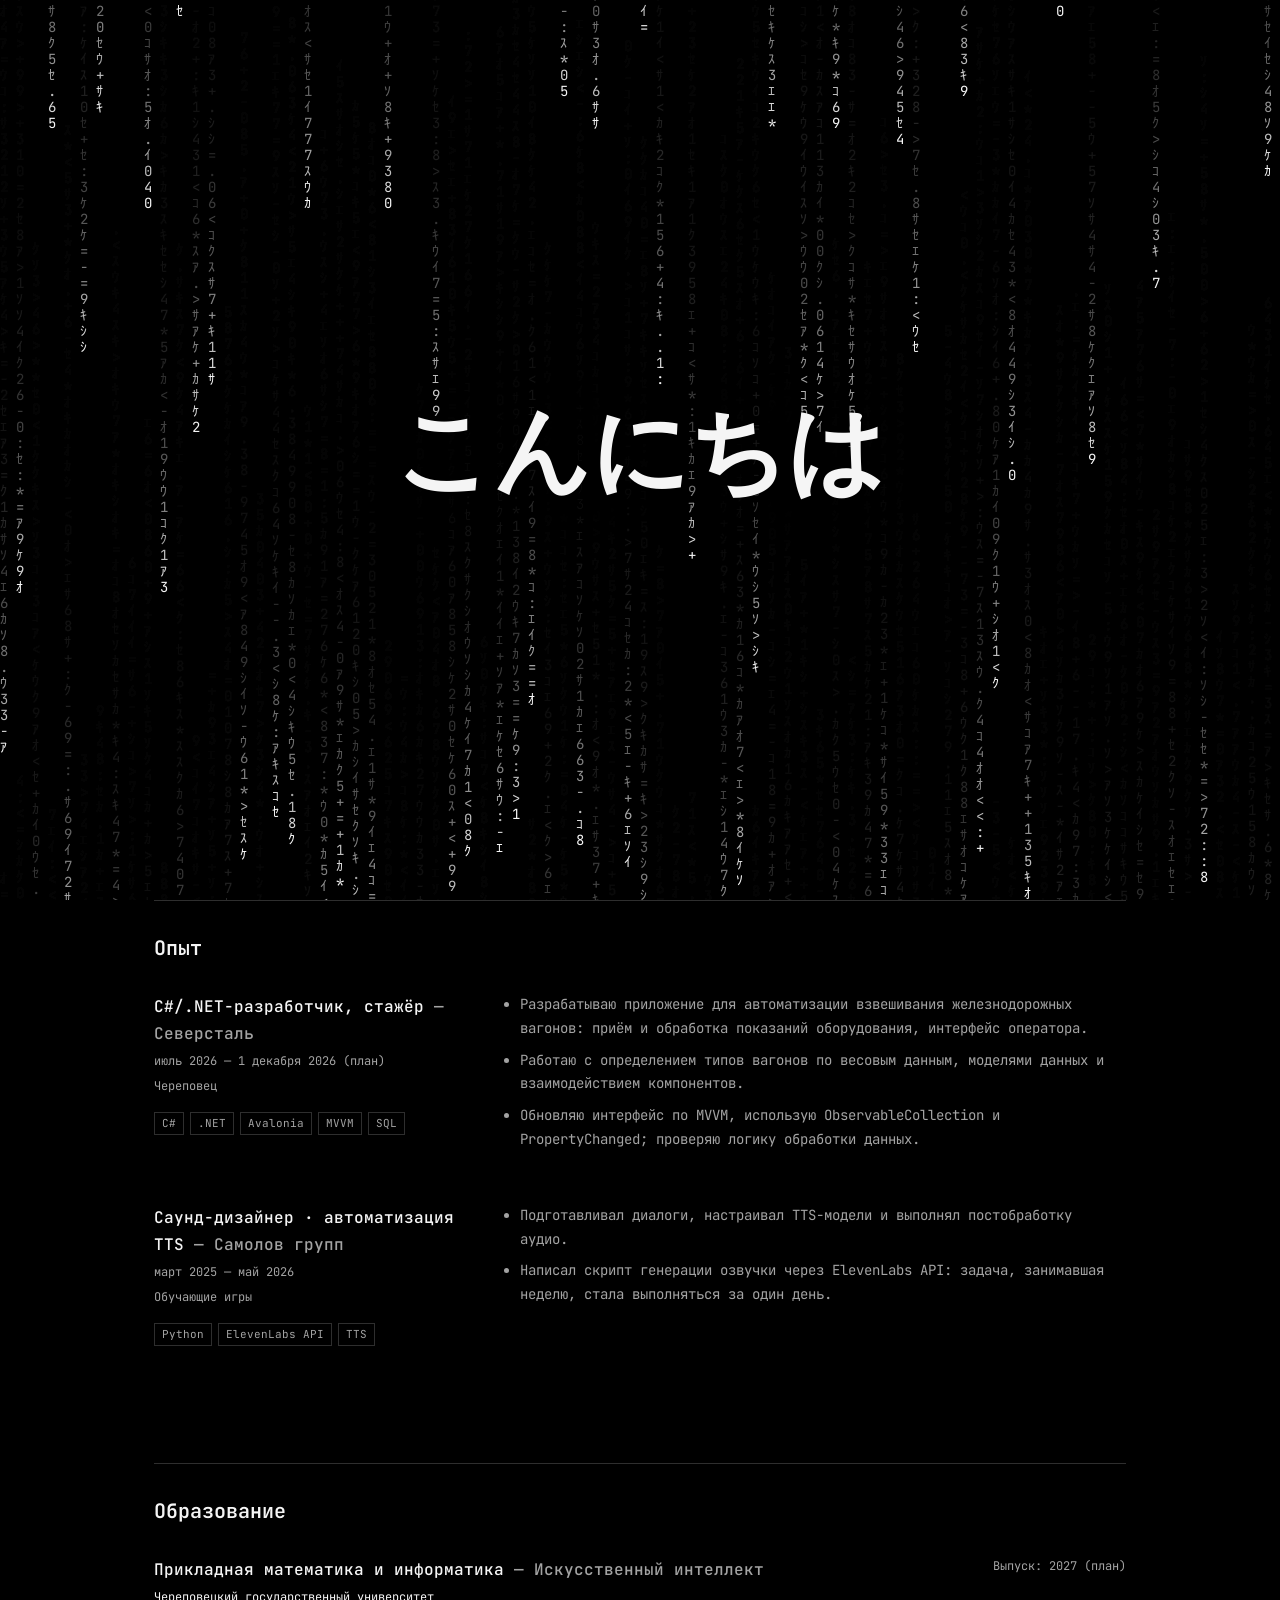
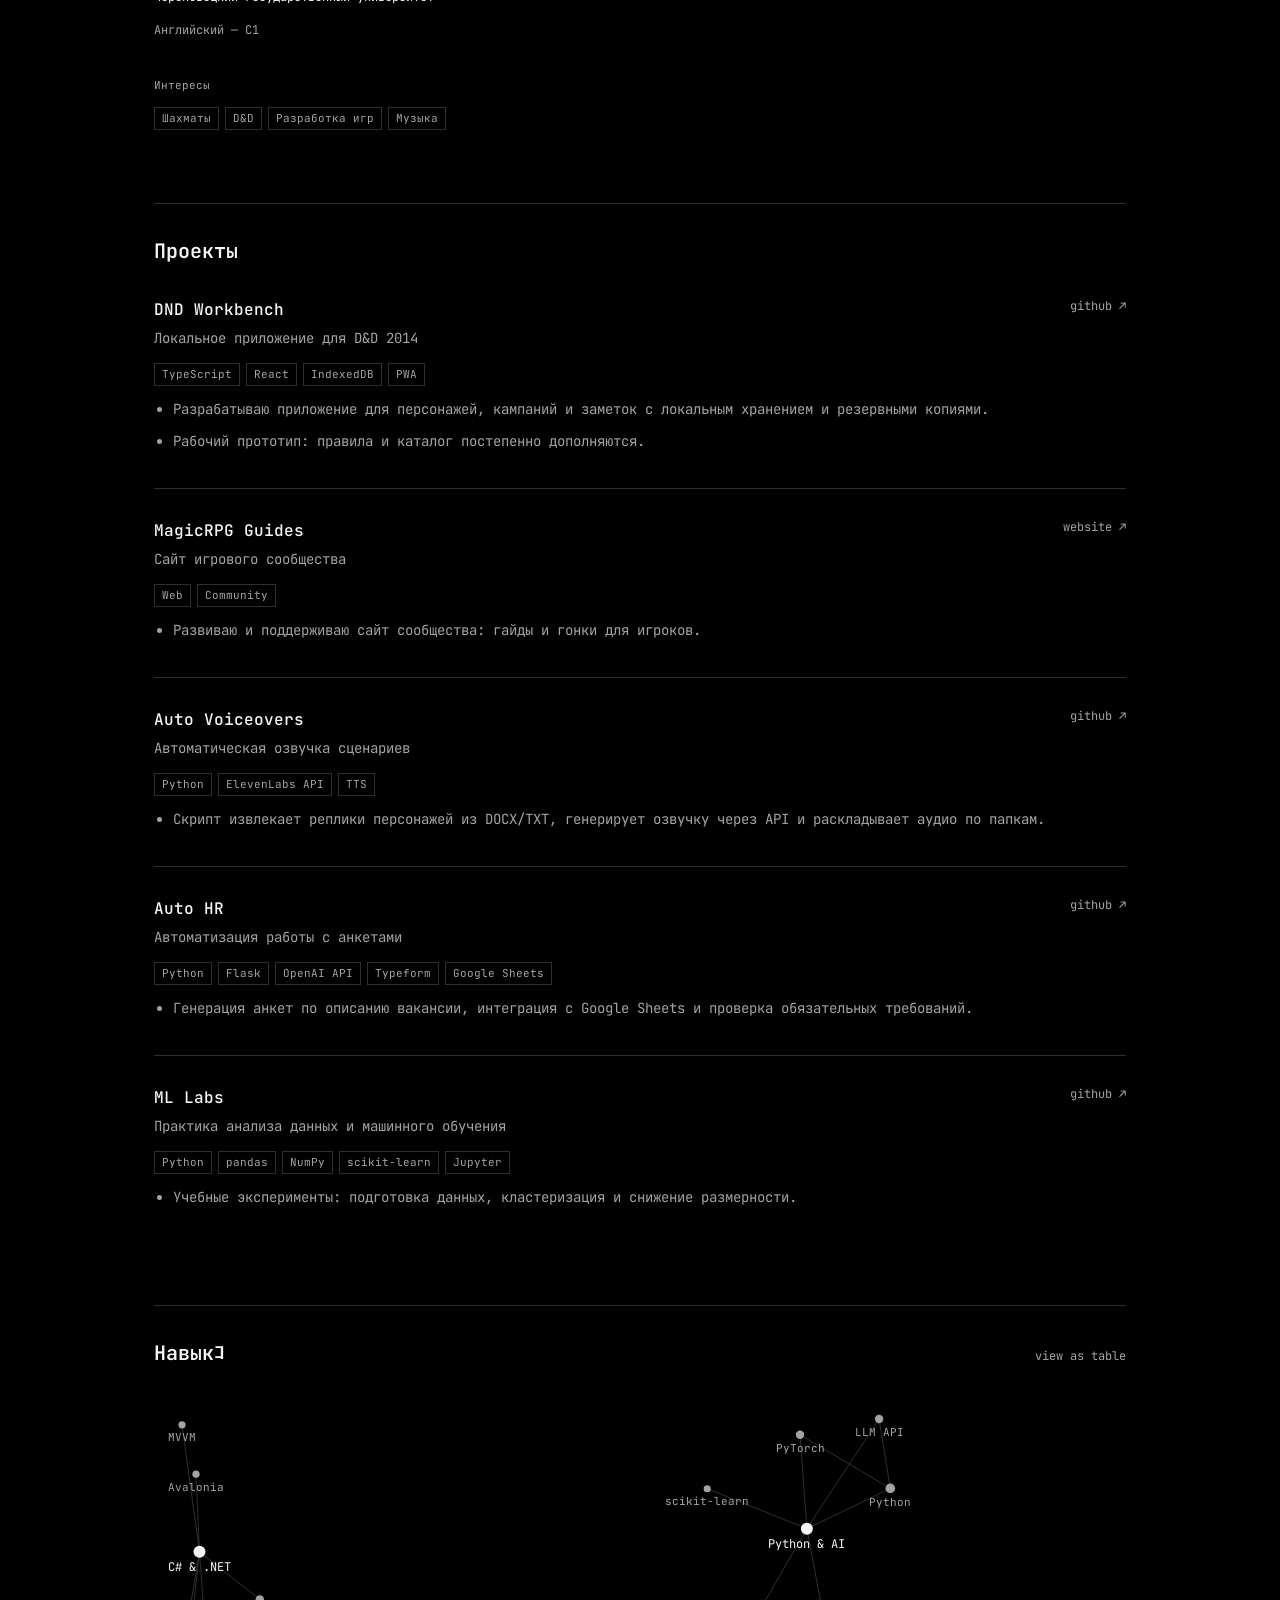
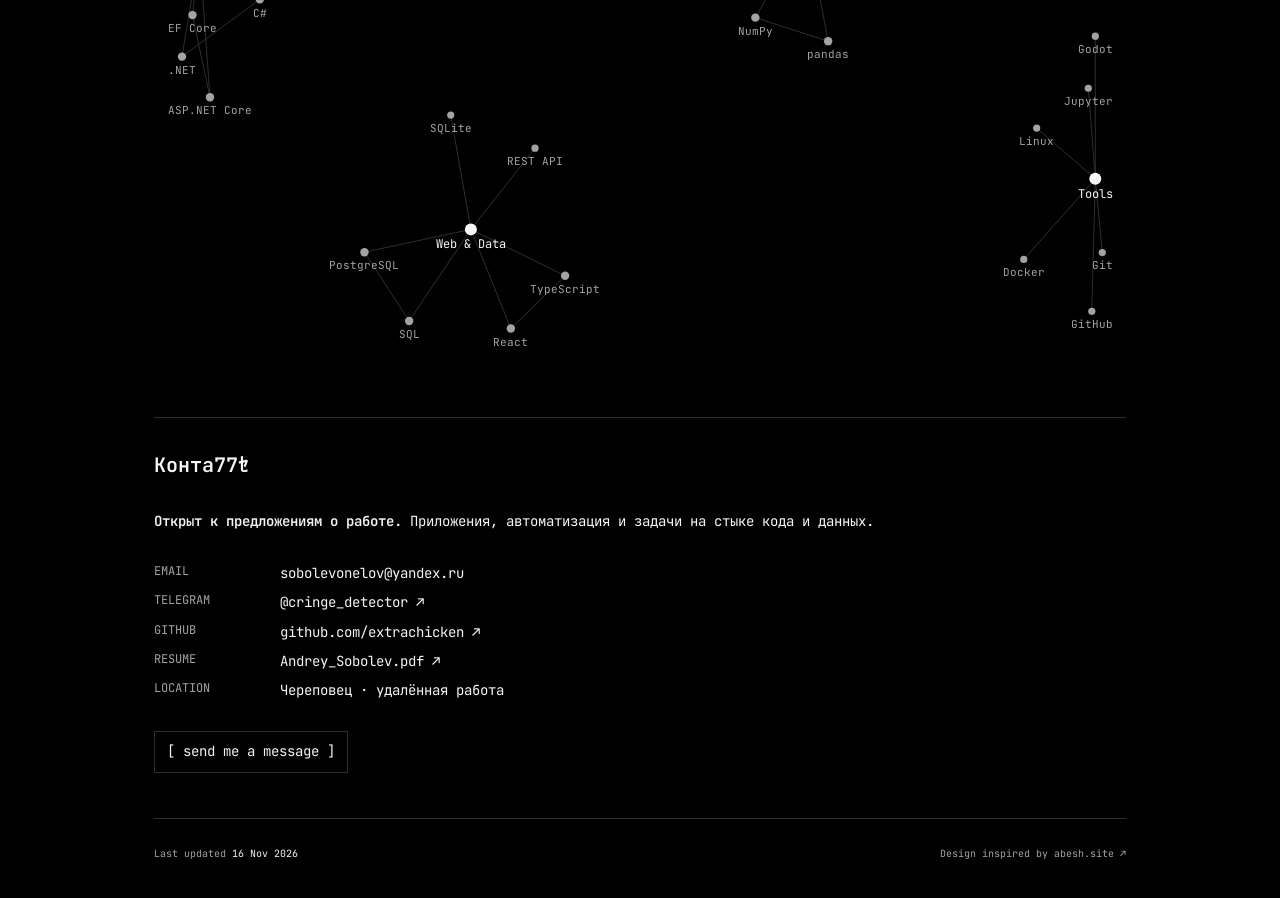
==== index.html @ 9b512d9a "Build interactive résumé with terminal, portrait and skill graph" ====
<!doctype html>
<html lang="ru" data-theme="dark">
<head>
<meta charset="utf-8"><meta name="viewport" content="width=device-width,initial-scale=1">
<title>Андрей Соболев — C#/.NET · AI & Automation</title>
<meta name="description" content="Андрей Соболев: приложения на C#/.NET, автоматизация с ИИ, Python и анализ данных. Опыт, проекты и интерактивное резюме.">
<meta name="theme-color" content="#000000"><meta property="og:title" content="Андрей Соболев — разработчик"><meta property="og:description" content="C#/.NET · AI & Automation · Python. Опыт, проекты и интерактивное резюме."><meta property="og:type" content="website"><meta property="og:url" content="https://extrachicken.github.io/">
<link rel="canonical" href="https://extrachicken.github.io/"><link rel="icon" href="assets/icon.svg">
<link rel="stylesheet" href="assets/vendor/lenis.css"><link rel="stylesheet" href="assets/style.css"><script src="assets/theme.js"></script>
</head>
<body>
<a class="skip-link" href="#experience">Перейти к опыту</a>
<div class="intro" id="intro" aria-hidden="true"><canvas></canvas><span class="intro-word">Hello</span></div>
<canvas id="life" aria-hidden="true"></canvas>
<header class="ribbon"><div class="shell ribbon-inner"><a class="wordmark" href="#top">andrey@extrachicken:~$</a><nav aria-label="Разделы резюме"><a href="#experience"><span class="long">[ experience ]</span><span class="short">exp</span></a><a href="#education"><span class="long">[ education ]</span><span class="short">edu</span></a><a href="#projects"><span class="long">[ projects ]</span><span class="short">proj</span></a><a href="#skills"><span class="long">[ skills ]</span><span class="short">skills</span></a></nav><div class="ribbon-actions"><a class="action" href="resume.pdf" target="_blank" aria-label="Открыть резюме PDF">▤ <span class="long">resume</span><span class="short">CV</span></a><button class="action contact-open" aria-label="Написать Андрею">✉<span class="long"> contact</span></button><button class="action theme-toggle" aria-label="Переключить светлую и тёмную тему"></button></div></div></header>
<main class="shell">
<h1 class="sr-only">Андрей Соболев — C#/.NET Developer · AI & Automation</h1>
<section class="terminal" id="top" tabindex="-1" aria-label="Интерактивный терминал резюме" data-lenis-prevent><div class="terminal-viewport"><div id="terminal-output" aria-live="polite"></div><form id="terminal-form" class="input-line"><label for="terminal-command"><span class="prompt">andrey<span class="host">@extrachicken</span></span><span class="muted"> ~ $ </span></label><span class="terminal-field"><input id="terminal-command" autocomplete="off" autocapitalize="off" spellcheck="false" aria-label="Terminal command"><span class="terminal-mirror" aria-hidden="true"></span></span></form></div></section>
<a class="scroll-cue" href="#experience">more below <span>↓</span></a>
<section class="content-section reveal" id="experience"><h2>Опыт</h2><article class="entry"><div class="entry-meta"><h3>C#/.NET-разработчик, стажёр <span>— Северсталь</span></h3><p>июль 2026 — 1 декабря 2026 (план)</p><p>Череповец</p><div class="tags"><span class="tag">C#</span><span class="tag">.NET</span><span class="tag">Avalonia</span><span class="tag">MVVM</span><span class="tag">SQL</span></div></div><ul><li>Разрабатываю приложение для автоматизации взвешивания железнодорожных вагонов: приём и обработка показаний оборудования, интерфейс оператора.</li><li>Работаю с определением типов вагонов по весовым данным, моделями данных и взаимодействием компонентов.</li><li>Обновляю интерфейс по MVVM, использую ObservableCollection и PropertyChanged; проверяю логику обработки данных.</li></ul></article><article class="entry"><div class="entry-meta"><h3>Саунд-дизайнер · автоматизация TTS <span>— Самолов групп</span></h3><p>март 2025 — май 2026</p><p>Обучающие игры</p><div class="tags"><span class="tag">Python</span><span class="tag">ElevenLabs API</span><span class="tag">TTS</span></div></div><ul><li>Подготавливал диалоги, настраивал TTS-модели и выполнял постобработку аудио.</li><li>Написал скрипт генерации озвучки через ElevenLabs API: задача, занимавшая неделю, стала выполняться за один день.</li></ul></article></section>
<section class="content-section reveal" id="education"><h2>Образование</h2><article class="education"><div><h3>Прикладная математика и информатика <span>— Искусственный интеллект</span></h3><p>Череповецкий государственный университет</p><p class="muted">Английский — C1</p></div><p class="muted">Выпуск: 2027 (план)</p></article><p class="muted small">Интересы</p><div class="tags"><span class="tag">Шахматы</span><span class="tag">D&D</span><span class="tag">Разработка игр</span><span class="tag">Музыка</span></div></section>
<section class="content-section reveal" id="projects"><h2>Проекты</h2><article class="project"><h3>DND Workbench <a href="https://github.com/extrachicken/DND-Workbench" target="_blank" rel="noreferrer">github ↗</a></h3><p>Локальное приложение для D&amp;D 2014</p><div class="tags"><span class="tag">TypeScript</span><span class="tag">React</span><span class="tag">IndexedDB</span><span class="tag">PWA</span></div><ul><li>Разрабатываю приложение для персонажей, кампаний и заметок с локальным хранением и резервными копиями.</li><li>Рабочий прототип: правила и каталог постепенно дополняются.</li></ul></article><article class="project"><h3>MagicRPG Guides <a href="https://lolimagic.com/" target="_blank" rel="noreferrer">website ↗</a></h3><p>Сайт игрового сообщества</p><div class="tags"><span class="tag">Web</span><span class="tag">Community</span></div><ul><li>Развиваю и поддерживаю сайт сообщества: гайды и гонки для игроков.</li></ul></article><article class="project"><h3>Auto Voiceovers <a href="https://github.com/extrachicken/auto-voiceovers" target="_blank" rel="noreferrer">github ↗</a></h3><p>Автоматическая озвучка сценариев</p><div class="tags"><span class="tag">Python</span><span class="tag">ElevenLabs API</span><span class="tag">TTS</span></div><ul><li>Скрипт извлекает реплики персонажей из DOCX/TXT, генерирует озвучку через API и раскладывает аудио по папкам.</li></ul></article><article class="project"><h3>Auto HR <a href="https://github.com/extrachicken/auto-HR" target="_blank" rel="noreferrer">github ↗</a></h3><p>Автоматизация работы с анкетами</p><div class="tags"><span class="tag">Python</span><span class="tag">Flask</span><span class="tag">OpenAI API</span><span class="tag">Typeform</span><span class="tag">Google Sheets</span></div><ul><li>Генерация анкет по описанию вакансии, интеграция с Google Sheets и проверка обязательных требований.</li></ul></article><article class="project"><h3>ML Labs <a href="https://github.com/extrachicken/ML-labs" target="_blank" rel="noreferrer">github ↗</a></h3><p>Практика анализа данных и машинного обучения</p><div class="tags"><span class="tag">Python</span><span class="tag">pandas</span><span class="tag">NumPy</span><span class="tag">scikit-learn</span><span class="tag">Jupyter</span></div><ul><li>Учебные эксперименты: подготовка данных, кластеризация и снижение размерности.</li></ul></article></section>
<section class="content-section reveal" id="skills"><div class="section-title"><h2>Навыки</h2><button id="skills-toggle" aria-pressed="false">view as table</button></div><div id="skills-body"><div id="skill-graph-wrap"><svg id="skill-graph" aria-label="Интерактивный граф навыков"></svg></div><div id="skill-table" hidden><div><h3>C# &amp; .NET</h3><div class="tags"><span class="tag">C#</span><span class="tag">.NET</span><span class="tag">ASP.NET Core</span><span class="tag">EF Core</span><span class="tag">Avalonia</span><span class="tag">MVVM</span></div></div><div><h3>Web &amp; Data</h3><div class="tags"><span class="tag">TypeScript</span><span class="tag">React</span><span class="tag">SQL</span><span class="tag">PostgreSQL</span><span class="tag">SQLite</span><span class="tag">REST API</span></div></div><div><h3>Python &amp; AI</h3><div class="tags"><span class="tag">Python</span><span class="tag">pandas</span><span class="tag">NumPy</span><span class="tag">scikit-learn</span><span class="tag">PyTorch</span><span class="tag">LLM API</span></div></div><div><h3>Tools</h3><div class="tags"><span class="tag">Git</span><span class="tag">GitHub</span><span class="tag">Docker</span><span class="tag">Linux</span><span class="tag">Jupyter</span><span class="tag">Godot</span></div></div></div></div></section>
<section class="content-section reveal" id="contact"><h2>Контакты</h2><p><strong>Открыт к предложениям о работе.</strong> Приложения, автоматизация и задачи на стыке кода и данных.</p><dl class="contact-list"><div><dt>EMAIL</dt><dd><a href="mailto:sobolevonelov@yandex.ru">sobolevonelov@yandex.ru</a></dd></div><div><dt>TELEGRAM</dt><dd><a href="https://t.me/cringe_detector" target="_blank" rel="noreferrer">@cringe_detector ↗</a></dd></div><div><dt>GITHUB</dt><dd><a href="https://github.com/extrachicken" target="_blank" rel="noreferrer">github.com/extrachicken ↗</a></dd></div><div><dt>RESUME</dt><dd><a href="resume.pdf" target="_blank">Andrey_Sobolev.pdf ↗</a></dd></div><div><dt>LOCATION</dt><dd>Череповец · удалённая работа</dd></div></dl><button class="contact-open contact-cta">[ send me a message ]</button></section>
<footer><span>Last updated <b>16 Nov 2026</b></span><a href="https://abesh.site/" target="_blank" rel="noreferrer">Design inspired by abesh.site ↗</a></footer>
</main>
<dialog id="contact-dialog" aria-labelledby="contact-title" data-lenis-prevent><div class="window-bar"><button id="close-contact" aria-label="Закрыть">×</button><span id="contact-title">new_message.txt</span></div><div class="window-body"><form id="contact-form"><p>to: <b>Андрей Соболев</b></p><label>Ваше имя<input name="name" required maxlength="100" autocomplete="name"></label><label>Ваш email<input name="email" type="email" required maxlength="254" autocomplete="email"></label><label>Сообщение<textarea name="message" required maxlength="3000" rows="5"></textarea></label><p class="small muted">Откроется готовое письмо в вашем почтовом приложении.</p><button type="submit" class="contact-cta">[ compose email ]</button></form><div id="mail-scene" hidden><div class="mail-machines"><figure><span class="pixel-computer"></span><figcaption>you</figcaption></figure><figure><span class="pixel-computer"></span><figcaption>andrey</figcaption></figure></div><span id="mail-letter">✉</span><div id="mail-log" role="status"></div><a id="mail-draft" class="contact-cta" href="mailto:sobolevonelov@yandex.ru" hidden>[ открыть письмо ещё раз ]</a></div></div></dialog>
<noscript><style>.intro,.terminal,.scroll-cue,#skills-toggle,#skill-graph-wrap{display:none!important}#skill-table[hidden]{display:grid!important}</style><p class="shell">Для интерактивного терминала нужен JavaScript. Опыт, проекты и контакты доступны ниже.</p></noscript>
<script src="assets/vendor/lenis.min.js"></script><script src="assets/profile.js"></script><script src="assets/effects.js"></script><script src="assets/terminal.js"></script><script src="assets/skills.js"></script><script src="assets/app.js"></script>
</body></html>
---- assets/vendor/lenis.css ----
html.lenis,
html.lenis body {
  height: auto;
}

.lenis:not(.lenis-autoToggle).lenis-stopped {
  overflow: clip;
}

.lenis [data-lenis-prevent],
.lenis [data-lenis-prevent-wheel],
.lenis [data-lenis-prevent-touch],
.lenis [data-lenis-prevent-vertical],
.lenis [data-lenis-prevent-horizontal] {
  overscroll-behavior: contain;
}

.lenis.lenis-smooth iframe {
  pointer-events: none;
}

.lenis.lenis-autoToggle {
  transition-property: overflow;
  transition-duration: 1ms;
  transition-behavior: allow-discrete;
}
---- assets/style.css ----
@font-face{font-family:JetBrains Mono;src:url(jetbrains-400.ttf);font-weight:400;font-display:swap}@font-face{font-family:JetBrains Mono;src:url(jetbrains-500.ttf);font-weight:500;font-display:swap}@font-face{font-family:JetBrains Mono;src:url(jetbrains-600.ttf);font-weight:600;font-display:swap}
:root{--bg:#000;--surface:#141414;--line:#2e2e2e;--text:#f5f5f5;--muted:#a3a3a3;--accent:#79c7ed;--life:#161616;color-scheme:dark;--header:56px}
:root[data-theme=light]{--bg:#eff1f5;--surface:#e6e9ef;--line:#ccd0da;--text:#3c3f55;--muted:#5c5f77;--accent:#285875;--life:#dce0e8;color-scheme:light}
*{box-sizing:border-box}html{scroll-padding-top:72px}body{margin:0;background:var(--bg);color:var(--text);font:14px/1.7 'JetBrains Mono',monospace}button,input,textarea{font:inherit}button,a,input,textarea{-webkit-tap-highlight-color:transparent}a{color:inherit;text-decoration:none}a:hover,button:hover{color:var(--accent)}button{color:inherit;border:0;background:none;padding:0;cursor:pointer}button:disabled{cursor:wait}a:focus-visible,button:focus-visible,input:focus-visible,textarea:focus-visible{outline:1px dashed var(--accent);outline-offset:5px}::selection{background:var(--accent);color:var(--bg)}p{margin:0 0 12px}h1,h2,h3{line-height:1.7}h1{font-size:26px}h2{font-size:20px;font-weight:600;margin:0 0 28px}h3{font-size:16px;font-weight:500;margin:0 0 4px}h3 span,.muted{color:var(--muted)}.small,small{font-size:11px}.shell{width:min(76%,1100px);margin-inline:auto}.sr-only,.skip-link:not(:focus){position:absolute;width:1px;height:1px;padding:0;overflow:hidden;clip:rect(0,0,0,0);white-space:nowrap}.skip-link:focus{position:fixed;z-index:120;left:16px;top:10px;padding:8px;background:var(--bg)}[hidden]{display:none!important}
.ribbon{height:var(--header);position:sticky;top:0;z-index:30;border-bottom:1px solid var(--line);background:var(--bg)}.ribbon-inner{display:flex;align-items:center;gap:28px;height:100%}.wordmark{font-weight:600;white-space:nowrap}.ribbon nav{display:flex;gap:22px;margin-right:auto;font-size:12px;white-space:nowrap}.ribbon nav a{color:var(--muted)}.ribbon nav a[aria-current=true]{color:var(--accent)}.ribbon-actions{display:flex;gap:7px;align-items:center}.action{min-height:34px;padding:4px 10px;border:1px solid var(--line);font-size:12px;display:inline-flex;align-items:center;justify-content:center;gap:5px;white-space:nowrap}.short{display:none}.theme-toggle svg{display:block;width:18px;height:18px;fill:currentColor}.theme-toggle rect{transition:opacity .25s var(--delay)}[data-theme=dark] .theme-toggle [data-moon]:not([data-sun]),[data-theme=light] .theme-toggle [data-sun]:not([data-moon]){opacity:0}
.terminal{margin-top:16px;height:calc(100svh - 88px);min-height:560px;border:1px solid var(--line);border-radius:8px;background:var(--bg);position:relative;z-index:2;display:flex;flex-direction:column;overflow:hidden}.terminal-viewport{padding:22px 24px;overflow:auto;flex:1;scrollbar-width:thin;scrollbar-color:var(--line) transparent;overscroll-behavior:contain}.terminal-entry{margin-bottom:22px;overflow-wrap:anywhere}.terminal-command{margin-bottom:15px;white-space:pre-wrap}.prompt{font-weight:500}.fastfetch{display:grid;grid-template-columns:1fr 1fr;gap:40px;align-items:center;margin-bottom:20px}.ascii{font:5.8px/1.03 'JetBrains Mono',monospace;white-space:pre;letter-spacing:0;margin:0;text-align:center;user-select:none;color:var(--text)}.system-info>p{display:flex;align-items:center;gap:12px;margin-bottom:16px}.rule{height:1px;background:var(--line);flex:1}.system-info dl,.contact-list{margin:0}.system-info dl>div,.contact-list>div{display:grid;grid-template-columns:110px minmax(0,1fr);gap:16px;line-height:1.7}.system-info dt,.contact-list dt{color:var(--muted);font-size:12px}.system-info dd,.contact-list dd{margin:0;overflow-wrap:anywhere}.system-info dd a:hover{color:var(--accent)}.terminal-message{white-space:pre-wrap;overflow-wrap:anywhere}.terminal-message p{margin:0 0 10px}.terminal-table{display:grid;grid-template-columns:180px minmax(0,1fr);gap:4px 18px;margin:14px 0}.terminal-grid{display:flex;flex-wrap:wrap;gap:10px 22px}.terminal-grid span{min-width:115px}.input-line{display:flex;gap:8px;align-items:baseline;white-space:nowrap}.terminal-field{flex:1;position:relative;min-width:50px}.terminal-field input{color:transparent;caret-color:transparent;background:transparent;border:0;outline:none;width:100%;padding:0;position:relative;z-index:1}.terminal-mirror{position:absolute;left:0;top:0;width:100%;white-space:pre;pointer-events:none;overflow:hidden}.cursor{background:var(--text);color:var(--bg);animation:blink 1s steps(2,start) infinite;display:inline-block;min-width:1ch}.terminal-field:not(:focus-within) .cursor{background:transparent;outline:1px solid var(--muted);animation:none}.scroll-cue{position:absolute;top:calc(100svh - 32px);left:50%;transform:translateX(-50%);z-index:3;padding:4px 14px;border:1px solid var(--line);border-radius:18px;background:var(--bg);font-size:10px;transition:opacity .3s}.scroll-cue span{display:inline-block;animation:down 1.5s ease-in-out infinite}.scroll-cue.is-hidden{opacity:0;pointer-events:none}
.content-section{border-top:1px solid var(--line);padding:30px 0 45px;margin-top:16px;scroll-margin-top:0;position:relative}.content-section:first-of-type{margin-top:16px}.entry{display:grid;grid-template-columns:32% minmax(0,1fr);gap:36px;margin-bottom:24px;padding-bottom:20px}.entry-meta p{font-size:12px;color:var(--muted);margin:4px 0}.entry-meta .tags{margin-top:16px}ul{margin:0;padding-left:19px;color:var(--muted)}li{margin-bottom:8px}.tags{display:flex;flex-wrap:wrap;gap:6px;margin:12px 0}.tag{font-size:11px;border:1px solid var(--line);padding:1px 7px;white-space:nowrap;color:var(--muted);line-height:1.75}.education{display:flex;justify-content:space-between;gap:20px;margin-bottom:24px}.education p{font-size:12px}.education>p{white-space:nowrap}.project{border-bottom:1px solid var(--line);padding-bottom:26px;margin-bottom:28px}.project:last-child{border:0;margin-bottom:0}.project h3{display:flex;justify-content:space-between;gap:20px}.project h3 a{font-size:12px;color:var(--muted);font-weight:400;white-space:nowrap}.project>p{color:var(--muted)}.section-title{display:flex;justify-content:space-between;align-items:baseline;gap:20px}.section-title>a,.section-title>button{font-size:12px;color:var(--muted)}#skill-graph{display:block;width:100%;height:clamp(380px,62vh,560px);touch-action:none;overflow:visible}#skill-graph line{stroke:var(--line);stroke-width:1;transition:opacity .2s}#skill-graph g{cursor:grab;outline:none;transition:opacity .2s}#skill-graph g:active{cursor:grabbing}#skill-graph circle{fill:var(--muted)}#skill-graph .hub circle{fill:var(--text)}#skill-graph text{fill:var(--muted);font:11px 'JetBrains Mono',monospace;text-anchor:middle}#skill-graph .hub text{fill:var(--text);font-weight:400;font-size:12px}#skill-graph g:focus-visible circle{stroke:var(--accent);stroke-width:3}#skill-table{display:grid;grid-template-columns:1fr 1fr;gap:30px}#skill-table h3{font-size:14px}.skill-ghost{position:fixed;top:0;left:0;z-index:50;pointer-events:none;margin:0;background:var(--bg)}#skills-body.is-flying{visibility:hidden}.contact-list{margin:25px 0}.contact-list>div{line-height:2.1}.contact-cta{border:1px solid var(--line);padding:8px 12px;display:inline-block}footer{border-top:1px solid var(--line);padding:26px 0 36px;display:flex;justify-content:space-between;gap:20px;color:var(--muted);font-size:10px}footer b{color:var(--text);font-weight:400}
#life{position:fixed;inset:0;width:100%;height:100%;pointer-events:none;z-index:-1}.intro{position:fixed;inset:0;background:var(--bg);z-index:100;display:grid;place-items:center;perspective:600px;transition:opacity .4s}.intro.leaving{opacity:0;pointer-events:none}.intro canvas{position:absolute;inset:0;width:100%;height:100%}.intro-word{position:relative;font-size:clamp(40px,8vw,96px);font-weight:600;text-shadow:0 0 25px var(--bg),0 0 48px var(--bg);animation:flip .45s ease-out}.reveal.is-ready:not(.is-visible){opacity:0}.reveal.is-visible [data-print]{animation:print-in .22s steps(3,end) both;animation-delay:var(--delay,0ms)}
#contact-dialog{border:1px solid var(--line);border-radius:4px;background:var(--bg);color:var(--text);padding:0;width:min(540px,calc(100vw - 32px));max-height:90svh;box-shadow:0 20px 100px #0008;animation:window-open .2s steps(4,end)}#contact-dialog::backdrop{background:#0009;backdrop-filter:blur(3px)}.window-bar{background:var(--surface);padding:8px 12px;display:flex;align-items:center;gap:15px;font-size:12px;border-bottom:1px solid var(--line)}#close-contact{font-size:20px;line-height:1;width:20px}.window-body{padding:25px}.window-body label{display:block;font-size:12px;color:var(--muted);margin:16px 0}.window-body input,.window-body textarea{display:block;width:100%;background:transparent;border:1px solid var(--line);color:var(--text);padding:9px;margin-top:5px;resize:vertical}.mail-machines{display:flex;justify-content:space-between;padding:30px 25px 40px}.mail-machines figure{margin:0;text-align:center;font-size:11px}.pixel-computer svg{width:80px;height:70px;fill:var(--text)}.pixel-computer .screen{fill:var(--surface)}.pixel-computer .pixel-cursor{animation:blink 1s steps(2) infinite}#mail-scene{position:relative;min-height:260px}#mail-letter{position:absolute;left:70px;top:50px;font-size:32px;opacity:0;color:var(--accent)}#mail-log{font-size:11px;color:var(--muted);white-space:pre-wrap}#mail-draft{margin-top:20px;font-size:12px}
@keyframes blink{50%{opacity:0}}@keyframes flip{from{opacity:0;transform:rotateX(-90deg)}to{opacity:1;transform:none}}@keyframes print-in{from{opacity:0;transform:translateY(5px)}to{opacity:1;transform:none}}@keyframes down{50%{transform:translateY(3px)}}@keyframes window-open{from{opacity:0;transform:scale(.4)}to{opacity:1;transform:none}}
@media(max-width:1250px){.shell{width:86%}.ribbon-inner{gap:18px}.ribbon nav{gap:10px}.wordmark{font-size:12px}.fastfetch{gap:20px}.system-info{font-size:12px}.system-info dl>div{grid-template-columns:95px 1fr;gap:12px}.system-info dt{font-size:11px}}
@media(max-width:900px){.shell{width:calc(100% - 32px)}.wordmark{display:none}.ribbon nav{gap:12px}.long{display:none}.short{display:inline}.ribbon nav{font-size:11px;gap:14px}.ribbon-inner{gap:10px}.action{padding:5px 9px}.fastfetch{gap:16px}.ascii{font-size:4.5px}.entry{grid-template-columns:35% 1fr;gap:24px}.education{display:block}#skill-graph{height:560px}}
@media(max-width:600px){body{font-size:13px}.ribbon nav{font-size:10px;gap:12px}.ribbon-inner{gap:5px}.ribbon-actions{gap:4px}.action{font-size:11px;min-height:35px;padding:4px 7px}.terminal{min-height:540px;height:calc(100svh - 80px);margin-top:12px}.terminal-viewport{padding:20px 12px}.fastfetch{grid-template-columns:1fr;gap:22px}.ascii{font-size:clamp(3.7px,1.23vw,4.8px);line-height:1.03}.system-info{font-size:12px}.system-info dl>div{grid-template-columns:88px 1fr;gap:12px}.system-info>p{font-size:14px}.host{display:none}.terminal-table{grid-template-columns:1fr;gap:0}.terminal-table>span:nth-child(even){padding-left:14px;margin-bottom:12px;color:var(--muted)}.terminal-entry{margin-bottom:22px}.entry{display:block}.entry ul{margin-top:20px}.entry-meta .tags{margin:12px 0}.education{display:block}.project h3{gap:8px}.content-section{padding:26px 0 32px}h2{font-size:18px}h3{font-size:14px}.contact-list>div{grid-template-columns:80px 1fr;gap:8px;font-size:12px}#skill-table{grid-template-columns:1fr;gap:24px}#skill-graph{height:880px}footer{flex-direction:column;gap:8px}.scroll-cue{top:calc(100svh - 22px)}.window-body{padding:20px}}
@media(prefers-reduced-motion:reduce){*,*::before,*::after{scroll-behavior:auto!important;animation:none!important;transition:none!important}.intro{display:none}.reveal{opacity:1!important}.cursor{opacity:1}}
@media print{.ribbon,.intro,#life,.terminal,.scroll-cue,#skills,#contact-dialog,.contact-cta,footer{display:none!important}.shell{width:100%}.reveal{opacity:1!important}.content-section{break-inside:avoid}}

@media(min-width:601px) and (max-width:760px){.fastfetch{grid-template-columns:1fr}.ascii{font-size:5px}}
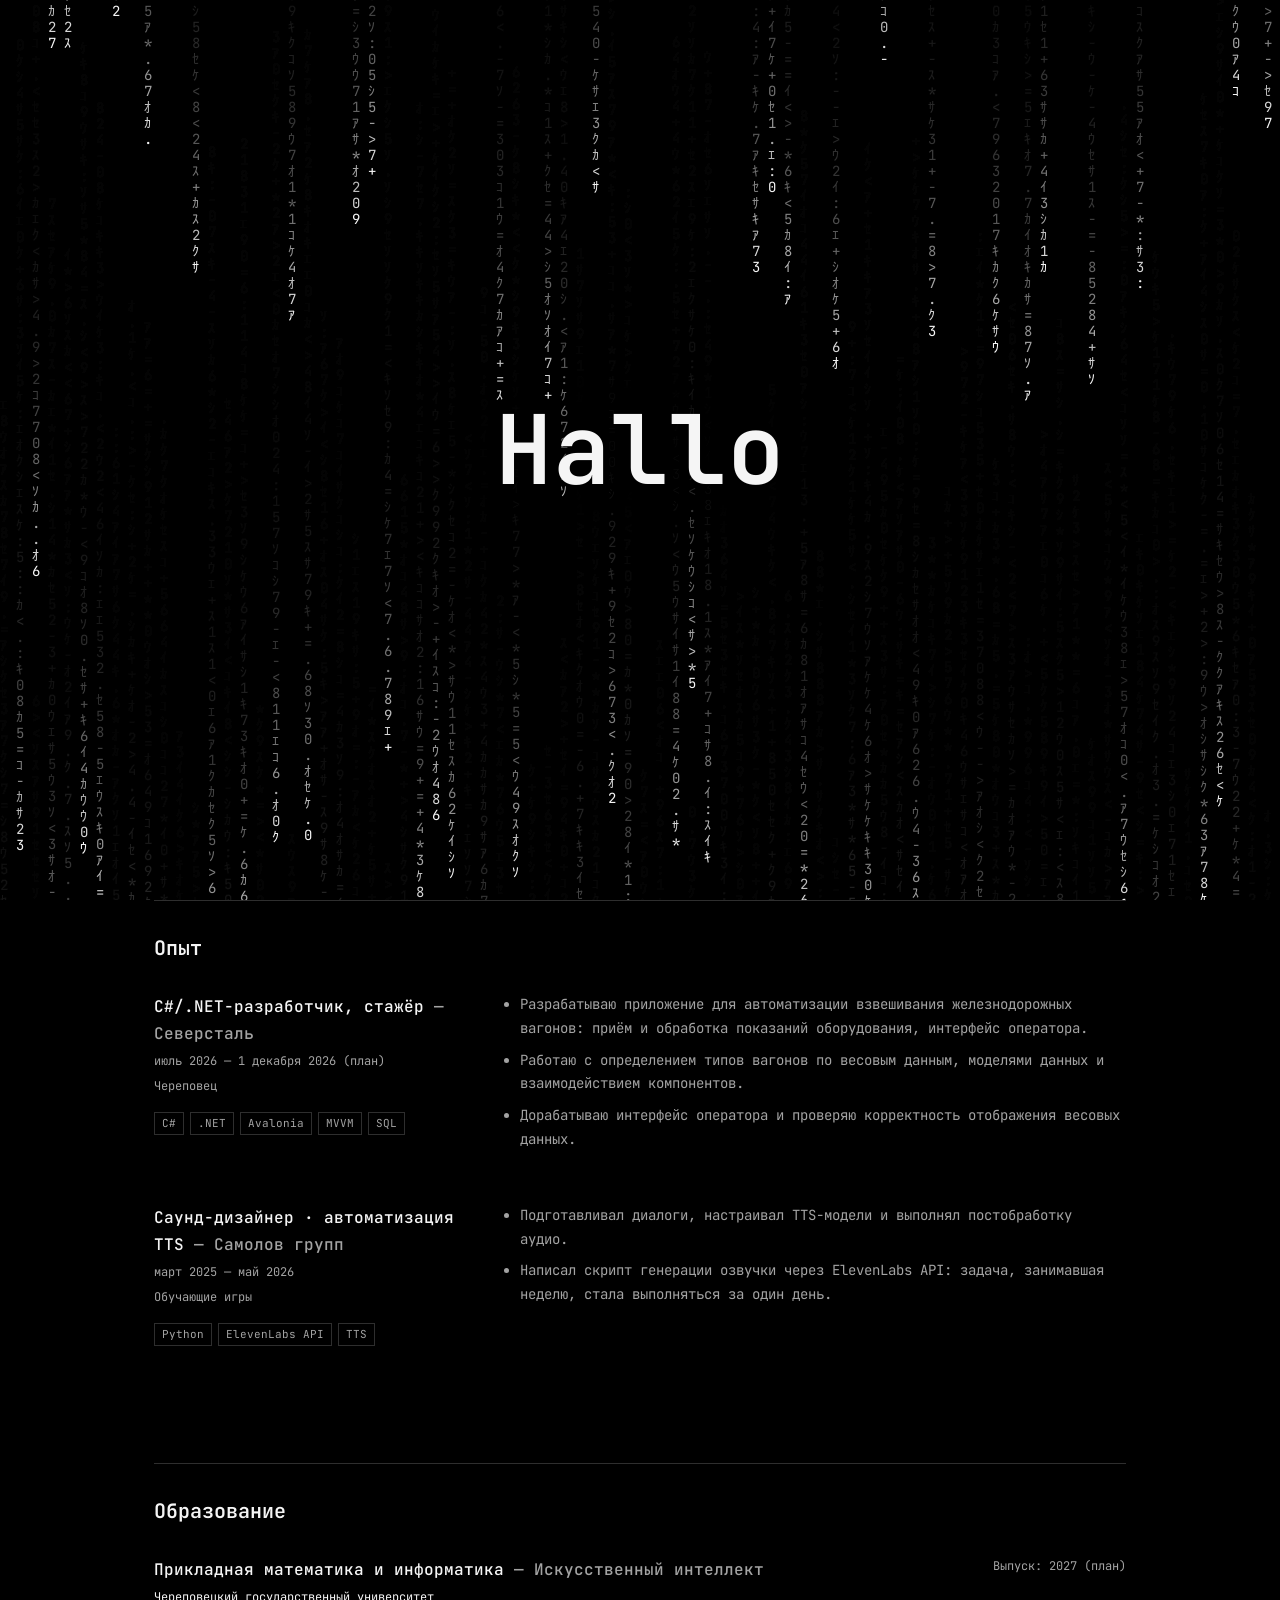
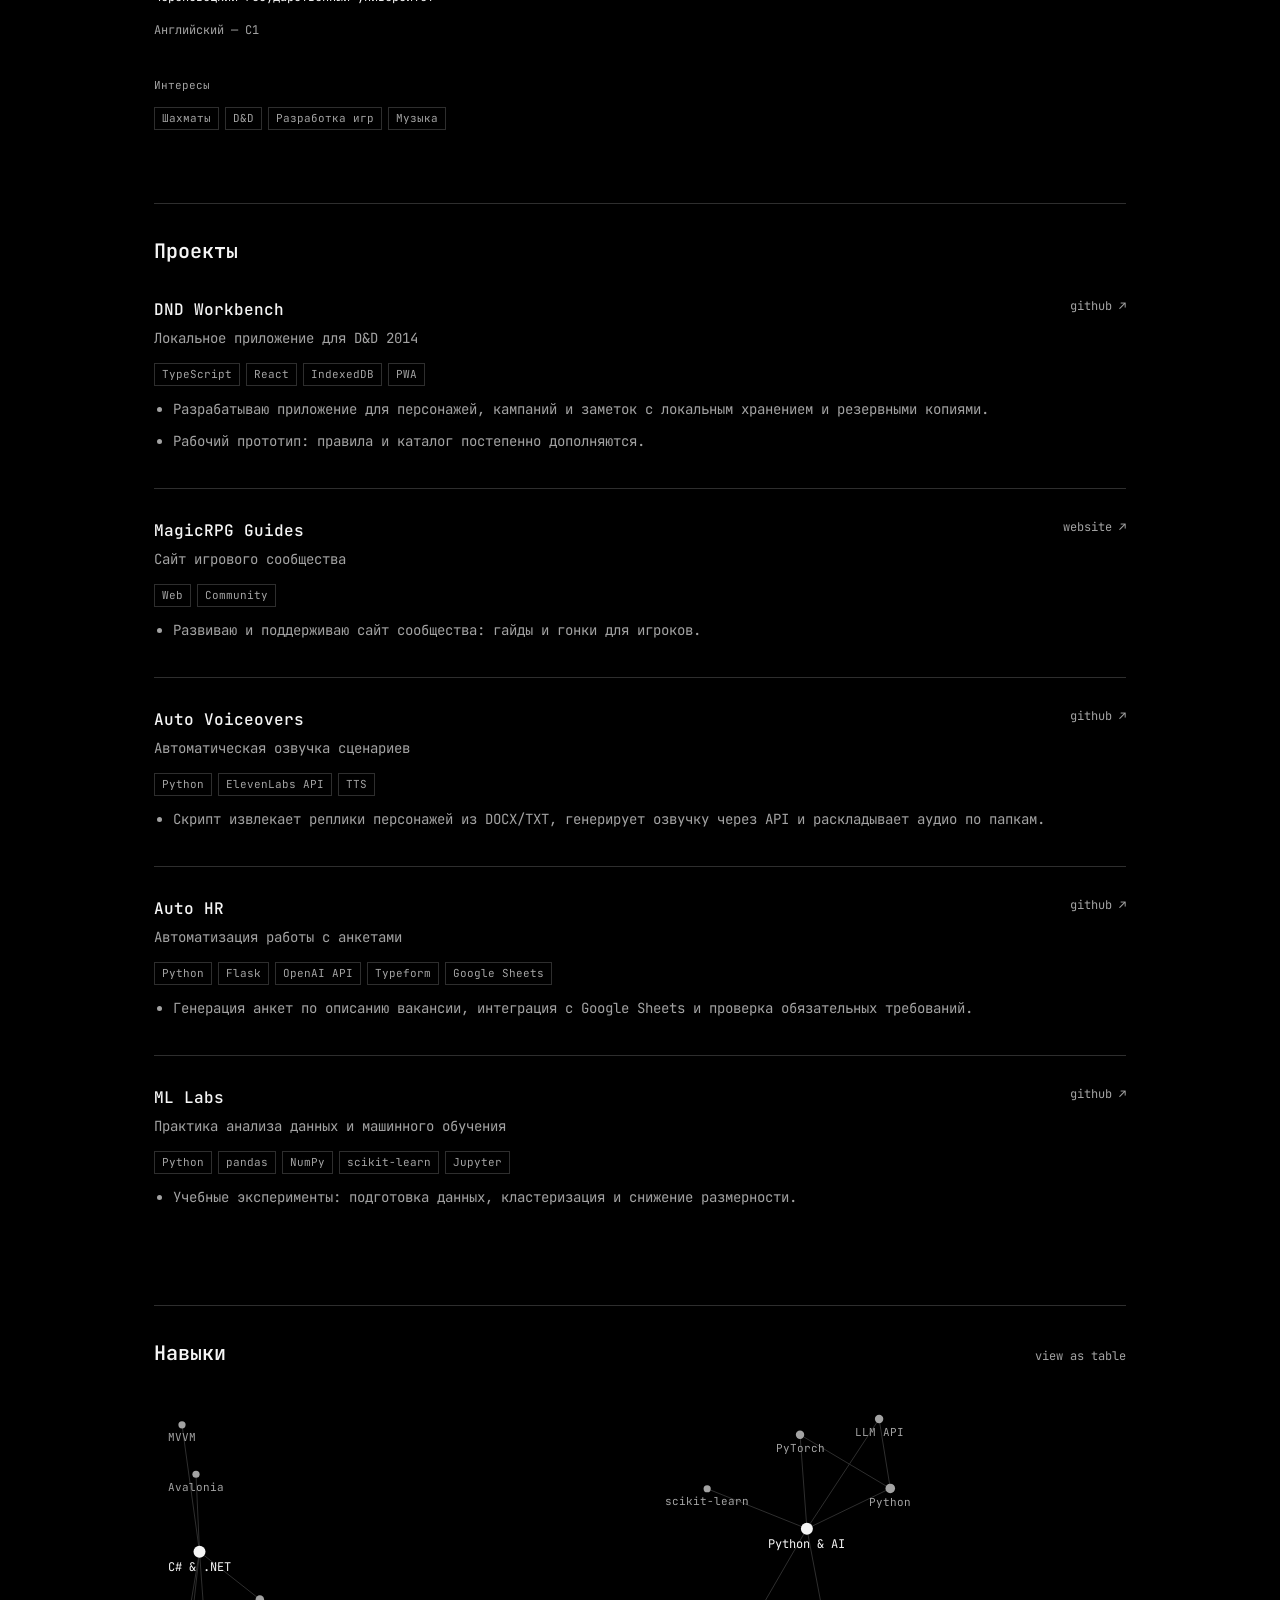
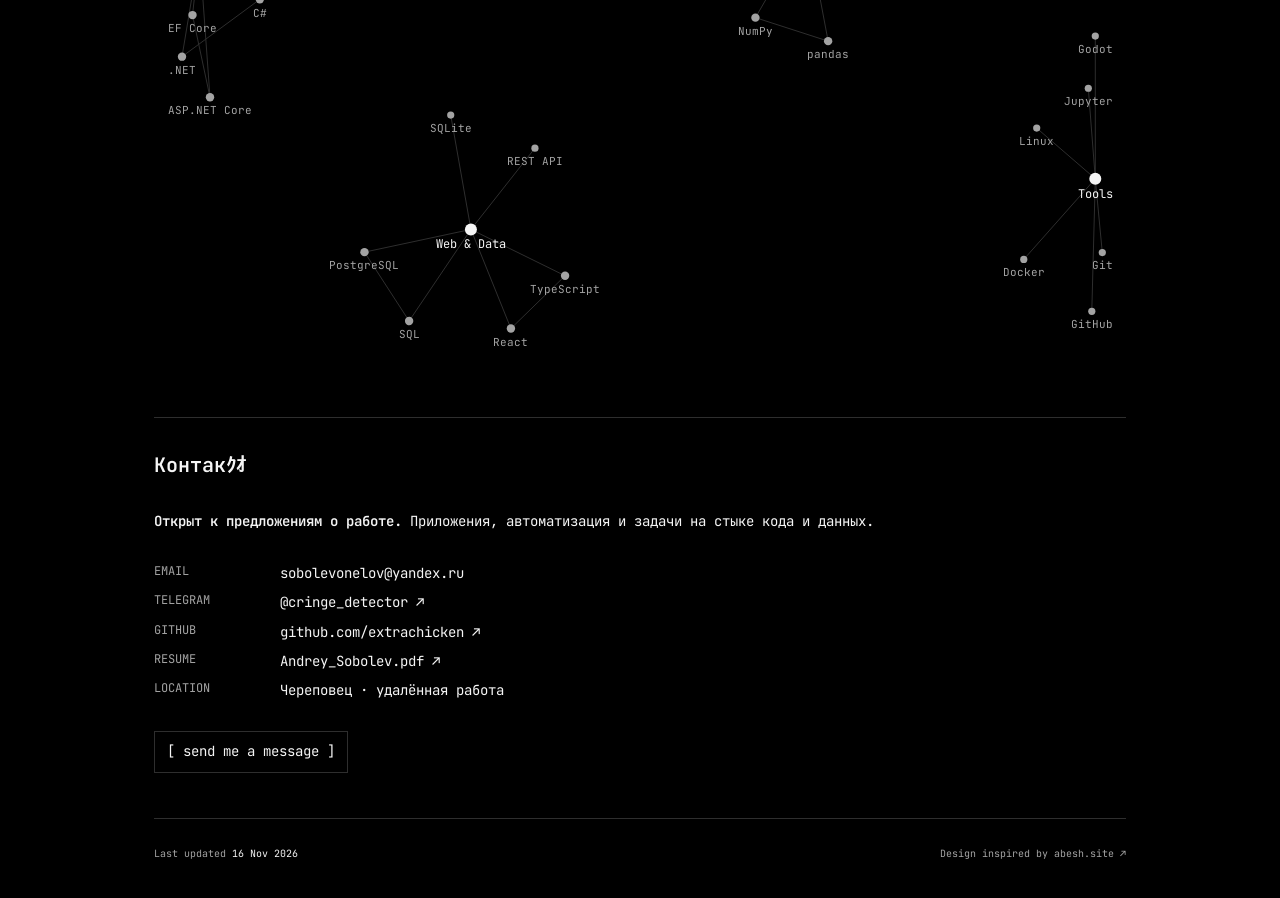
==== commit 07ae7766: "Describe operator interface work in plain language" ====
--- a/index.html
+++ b/index.html
@@ -17,7 +17,7 @@
 <h1 class="sr-only">Андрей Соболев — C#/.NET Developer · AI & Automation</h1>
 <section class="terminal" id="top" tabindex="-1" aria-label="Интерактивный терминал резюме" data-lenis-prevent><div class="terminal-viewport"><div id="terminal-output" aria-live="polite"></div><form id="terminal-form" class="input-line"><label for="terminal-command"><span class="prompt">andrey<span class="host">@extrachicken</span></span><span class="muted"> ~ $ </span></label><span class="terminal-field"><input id="terminal-command" autocomplete="off" autocapitalize="off" spellcheck="false" aria-label="Terminal command"><span class="terminal-mirror" aria-hidden="true"></span></span></form></div></section>
 <a class="scroll-cue" href="#experience">more below <span>↓</span></a>
-<section class="content-section reveal" id="experience"><h2>Опыт</h2><article class="entry"><div class="entry-meta"><h3>C#/.NET-разработчик, стажёр <span>— Северсталь</span></h3><p>июль 2026 — 1 декабря 2026 (план)</p><p>Череповец</p><div class="tags"><span class="tag">C#</span><span class="tag">.NET</span><span class="tag">Avalonia</span><span class="tag">MVVM</span><span class="tag">SQL</span></div></div><ul><li>Разрабатываю приложение для автоматизации взвешивания железнодорожных вагонов: приём и обработка показаний оборудования, интерфейс оператора.</li><li>Работаю с определением типов вагонов по весовым данным, моделями данных и взаимодействием компонентов.</li><li>Обновляю интерфейс по MVVM, использую ObservableCollection и PropertyChanged; проверяю логику обработки данных.</li></ul></article><article class="entry"><div class="entry-meta"><h3>Саунд-дизайнер · автоматизация TTS <span>— Самолов групп</span></h3><p>март 2025 — май 2026</p><p>Обучающие игры</p><div class="tags"><span class="tag">Python</span><span class="tag">ElevenLabs API</span><span class="tag">TTS</span></div></div><ul><li>Подготавливал диалоги, настраивал TTS-модели и выполнял постобработку аудио.</li><li>Написал скрипт генерации озвучки через ElevenLabs API: задача, занимавшая неделю, стала выполняться за один день.</li></ul></article></section>
+<section class="content-section reveal" id="experience"><h2>Опыт</h2><article class="entry"><div class="entry-meta"><h3>C#/.NET-разработчик, стажёр <span>— Северсталь</span></h3><p>июль 2026 — 1 декабря 2026 (план)</p><p>Череповец</p><div class="tags"><span class="tag">C#</span><span class="tag">.NET</span><span class="tag">Avalonia</span><span class="tag">MVVM</span><span class="tag">SQL</span></div></div><ul><li>Разрабатываю приложение для автоматизации взвешивания железнодорожных вагонов: приём и обработка показаний оборудования, интерфейс оператора.</li><li>Работаю с определением типов вагонов по весовым данным, моделями данных и взаимодействием компонентов.</li><li>Дорабатываю интерфейс оператора и проверяю корректность отображения весовых данных.</li></ul></article><article class="entry"><div class="entry-meta"><h3>Саунд-дизайнер · автоматизация TTS <span>— Самолов групп</span></h3><p>март 2025 — май 2026</p><p>Обучающие игры</p><div class="tags"><span class="tag">Python</span><span class="tag">ElevenLabs API</span><span class="tag">TTS</span></div></div><ul><li>Подготавливал диалоги, настраивал TTS-модели и выполнял постобработку аудио.</li><li>Написал скрипт генерации озвучки через ElevenLabs API: задача, занимавшая неделю, стала выполняться за один день.</li></ul></article></section>
 <section class="content-section reveal" id="education"><h2>Образование</h2><article class="education"><div><h3>Прикладная математика и информатика <span>— Искусственный интеллект</span></h3><p>Череповецкий государственный университет</p><p class="muted">Английский — C1</p></div><p class="muted">Выпуск: 2027 (план)</p></article><p class="muted small">Интересы</p><div class="tags"><span class="tag">Шахматы</span><span class="tag">D&D</span><span class="tag">Разработка игр</span><span class="tag">Музыка</span></div></section>
 <section class="content-section reveal" id="projects"><h2>Проекты</h2><article class="project"><h3>DND Workbench <a href="https://github.com/extrachicken/DND-Workbench" target="_blank" rel="noreferrer">github ↗</a></h3><p>Локальное приложение для D&amp;D 2014</p><div class="tags"><span class="tag">TypeScript</span><span class="tag">React</span><span class="tag">IndexedDB</span><span class="tag">PWA</span></div><ul><li>Разрабатываю приложение для персонажей, кампаний и заметок с локальным хранением и резервными копиями.</li><li>Рабочий прототип: правила и каталог постепенно дополняются.</li></ul></article><article class="project"><h3>MagicRPG Guides <a href="https://lolimagic.com/" target="_blank" rel="noreferrer">website ↗</a></h3><p>Сайт игрового сообщества</p><div class="tags"><span class="tag">Web</span><span class="tag">Community</span></div><ul><li>Развиваю и поддерживаю сайт сообщества: гайды и гонки для игроков.</li></ul></article><article class="project"><h3>Auto Voiceovers <a href="https://github.com/extrachicken/auto-voiceovers" target="_blank" rel="noreferrer">github ↗</a></h3><p>Автоматическая озвучка сценариев</p><div class="tags"><span class="tag">Python</span><span class="tag">ElevenLabs API</span><span class="tag">TTS</span></div><ul><li>Скрипт извлекает реплики персонажей из DOCX/TXT, генерирует озвучку через API и раскладывает аудио по папкам.</li></ul></article><article class="project"><h3>Auto HR <a href="https://github.com/extrachicken/auto-HR" target="_blank" rel="noreferrer">github ↗</a></h3><p>Автоматизация работы с анкетами</p><div class="tags"><span class="tag">Python</span><span class="tag">Flask</span><span class="tag">OpenAI API</span><span class="tag">Typeform</span><span class="tag">Google Sheets</span></div><ul><li>Генерация анкет по описанию вакансии, интеграция с Google Sheets и проверка обязательных требований.</li></ul></article><article class="project"><h3>ML Labs <a href="https://github.com/extrachicken/ML-labs" target="_blank" rel="noreferrer">github ↗</a></h3><p>Практика анализа данных и машинного обучения</p><div class="tags"><span class="tag">Python</span><span class="tag">pandas</span><span class="tag">NumPy</span><span class="tag">scikit-learn</span><span class="tag">Jupyter</span></div><ul><li>Учебные эксперименты: подготовка данных, кластеризация и снижение размерности.</li></ul></article></section>
 <section class="content-section reveal" id="skills"><div class="section-title"><h2>Навыки</h2><button id="skills-toggle" aria-pressed="false">view as table</button></div><div id="skills-body"><div id="skill-graph-wrap"><svg id="skill-graph" aria-label="Интерактивный граф навыков"></svg></div><div id="skill-table" hidden><div><h3>C# &amp; .NET</h3><div class="tags"><span class="tag">C#</span><span class="tag">.NET</span><span class="tag">ASP.NET Core</span><span class="tag">EF Core</span><span class="tag">Avalonia</span><span class="tag">MVVM</span></div></div><div><h3>Web &amp; Data</h3><div class="tags"><span class="tag">TypeScript</span><span class="tag">React</span><span class="tag">SQL</span><span class="tag">PostgreSQL</span><span class="tag">SQLite</span><span class="tag">REST API</span></div></div><div><h3>Python &amp; AI</h3><div class="tags"><span class="tag">Python</span><span class="tag">pandas</span><span class="tag">NumPy</span><span class="tag">scikit-learn</span><span class="tag">PyTorch</span><span class="tag">LLM API</span></div></div><div><h3>Tools</h3><div class="tags"><span class="tag">Git</span><span class="tag">GitHub</span><span class="tag">Docker</span><span class="tag">Linux</span><span class="tag">Jupyter</span><span class="tag">Godot</span></div></div></div></div></section>
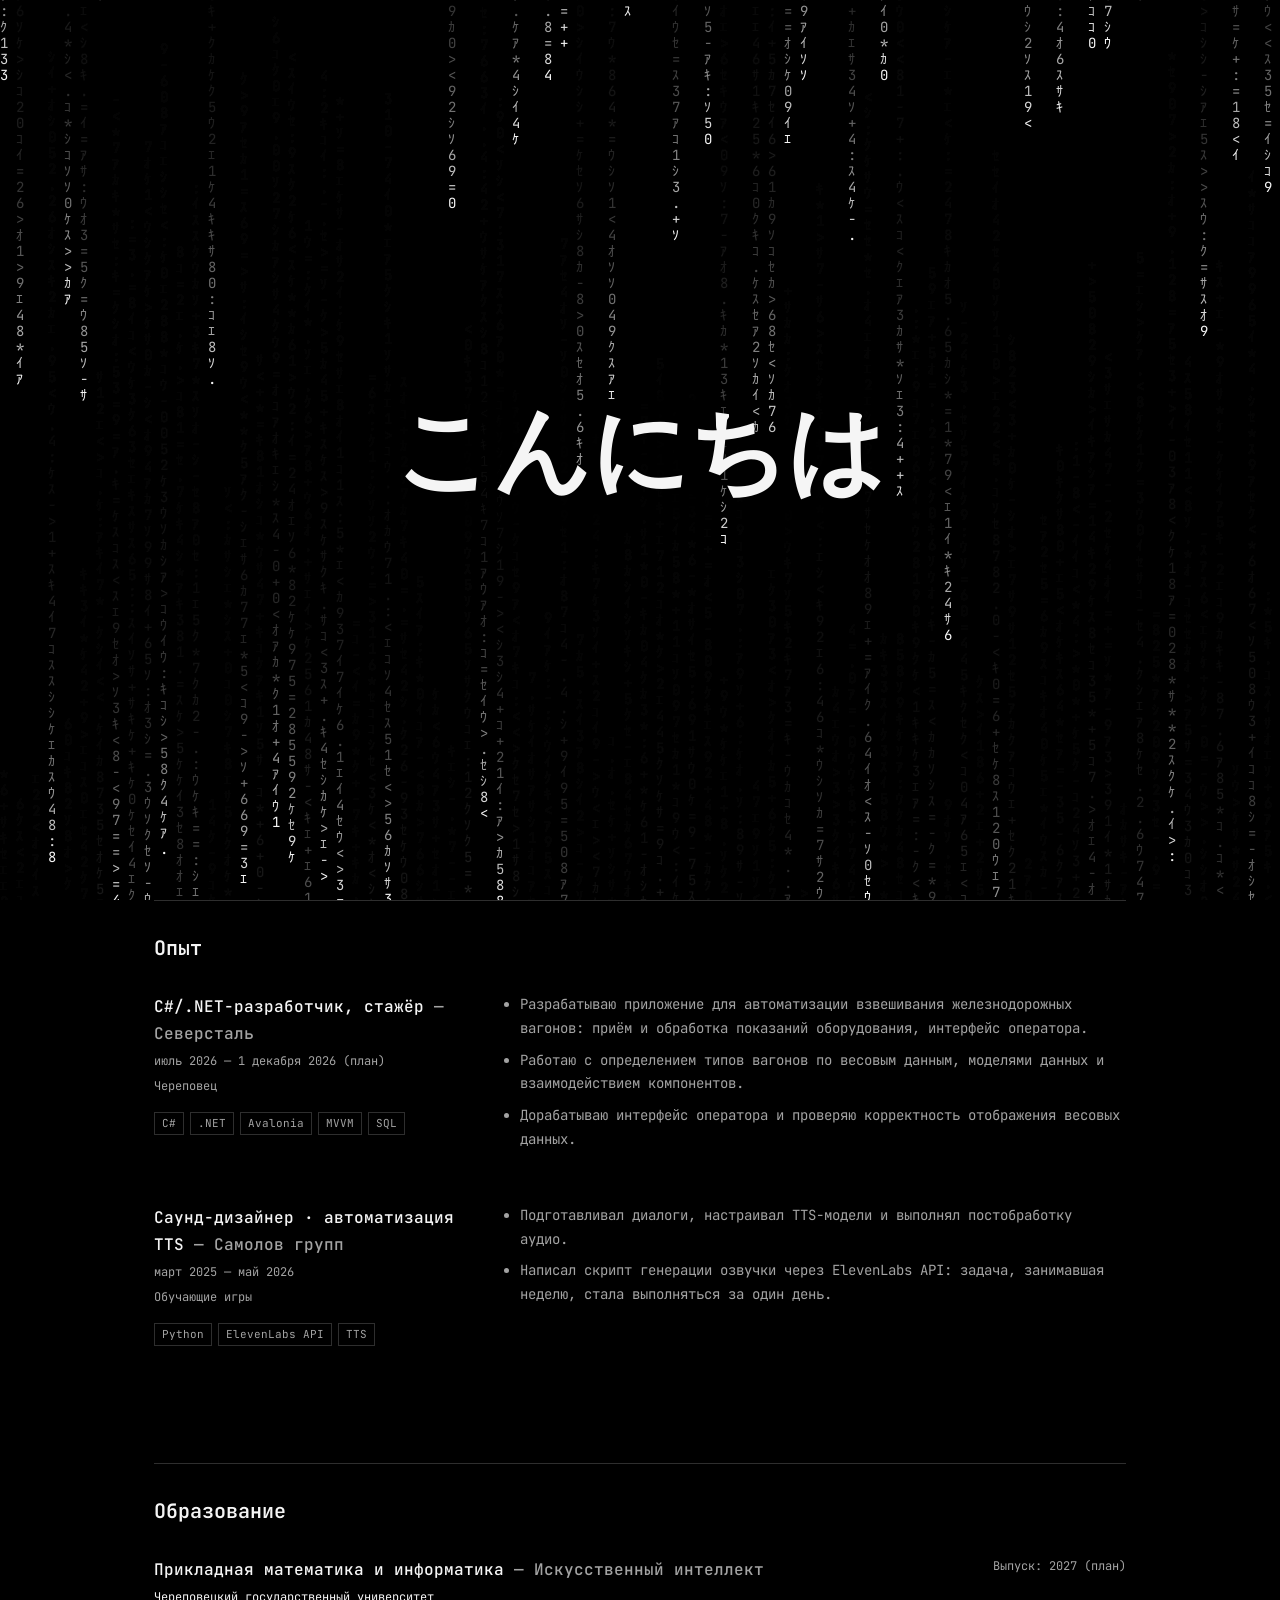
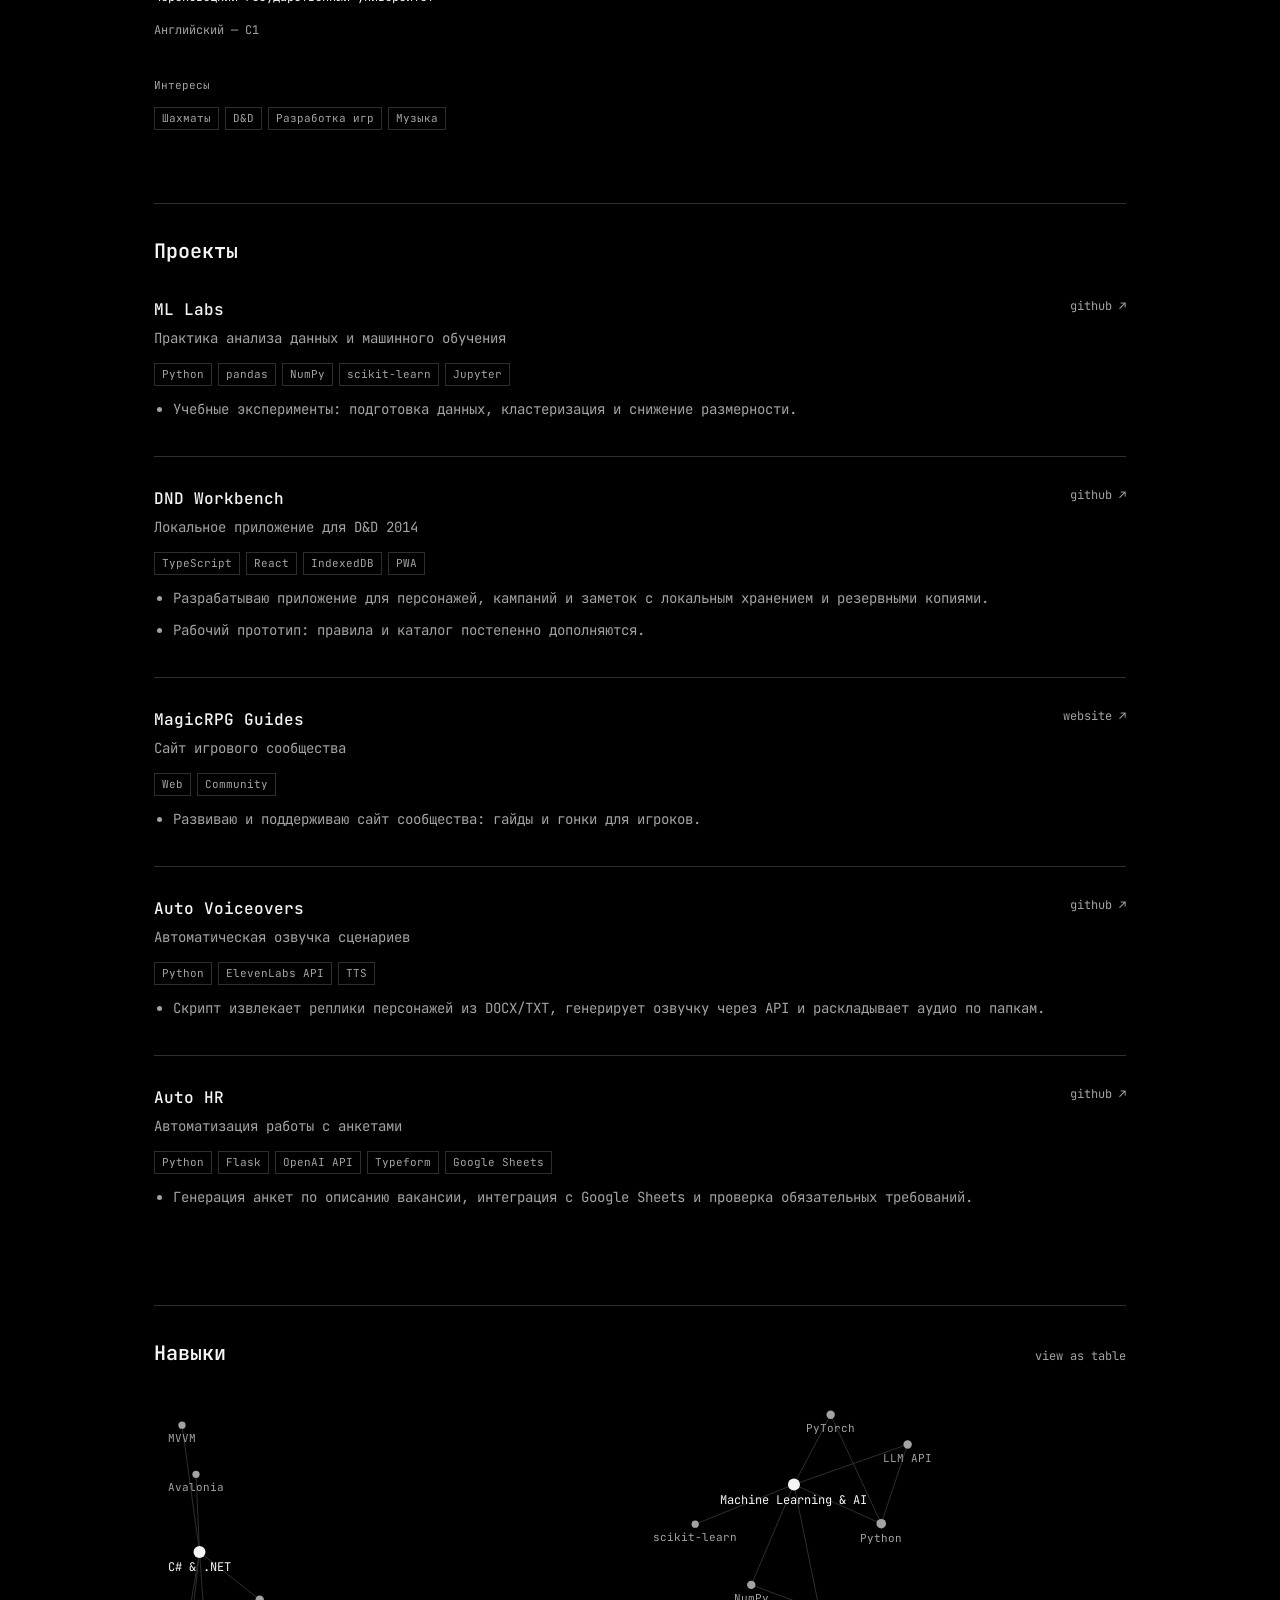
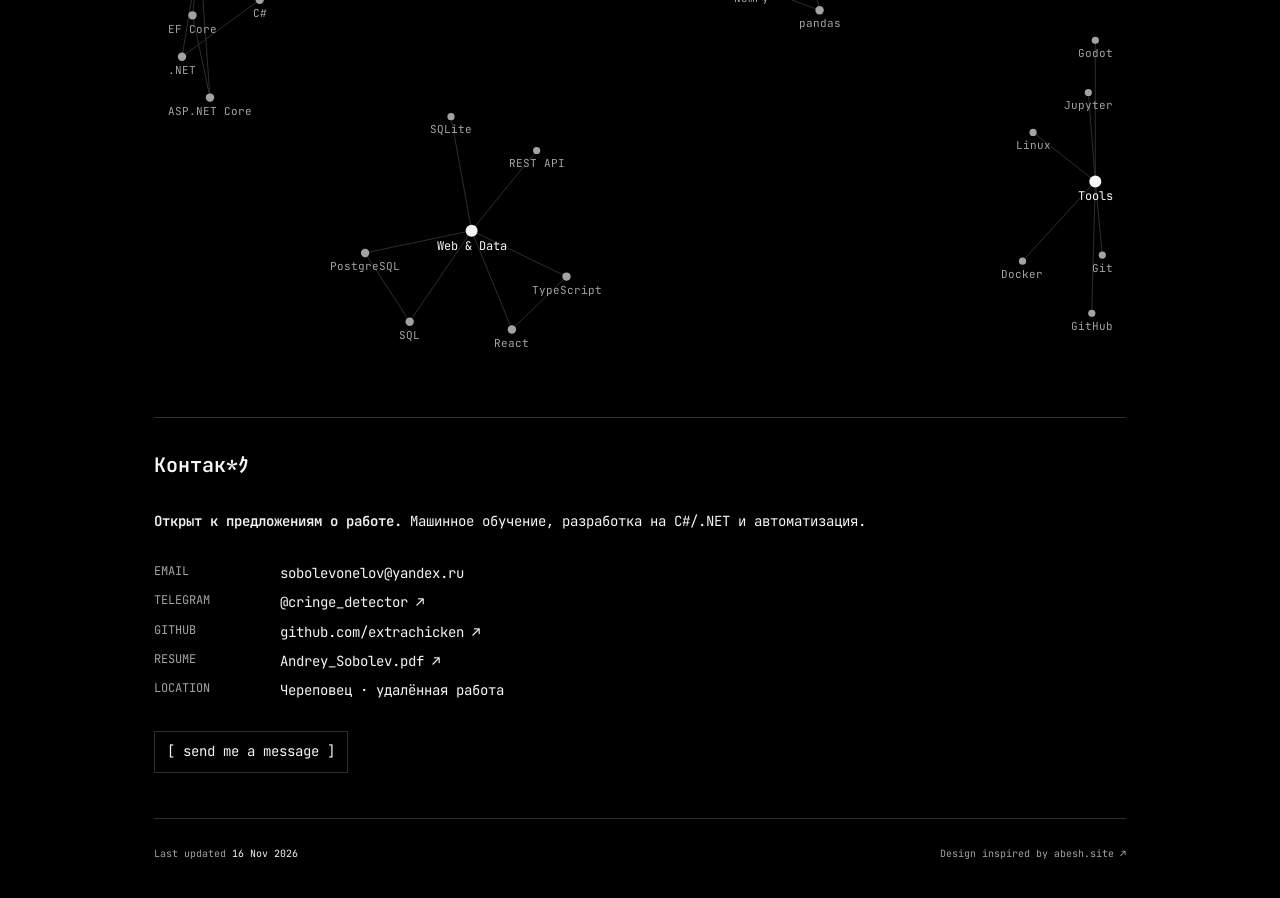
==== commit e69fc9ba: "Make machine learning explicit in profile and résumé" ====
--- a/index.html
+++ b/index.html
@@ -2,9 +2,9 @@
 <html lang="ru" data-theme="dark">
 <head>
 <meta charset="utf-8"><meta name="viewport" content="width=device-width,initial-scale=1">
-<title>Андрей Соболев — C#/.NET · AI & Automation</title>
-<meta name="description" content="Андрей Соболев: приложения на C#/.NET, автоматизация с ИИ, Python и анализ данных. Опыт, проекты и интерактивное резюме.">
-<meta name="theme-color" content="#000000"><meta property="og:title" content="Андрей Соболев — разработчик"><meta property="og:description" content="C#/.NET · AI & Automation · Python. Опыт, проекты и интерактивное резюме."><meta property="og:type" content="website"><meta property="og:url" content="https://extrachicken.github.io/">
+<title>Андрей Соболев — Machine Learning · C#/.NET</title>
+<meta name="description" content="Андрей Соболев: машинное обучение, разработка на C#/.NET и Python, автоматизация. Опыт, проекты и интерактивное резюме.">
+<meta name="theme-color" content="#000000"><meta property="og:title" content="Андрей Соболев — разработчик"><meta property="og:description" content="Machine Learning · C#/.NET · Python. Опыт, проекты и интерактивное резюме."><meta property="og:type" content="website"><meta property="og:url" content="https://extrachicken.github.io/">
 <link rel="canonical" href="https://extrachicken.github.io/"><link rel="icon" href="assets/icon.svg">
 <link rel="stylesheet" href="assets/vendor/lenis.css"><link rel="stylesheet" href="assets/style.css"><script src="assets/theme.js"></script>
 </head>
@@ -14,14 +14,14 @@
 <canvas id="life" aria-hidden="true"></canvas>
 <header class="ribbon"><div class="shell ribbon-inner"><a class="wordmark" href="#top">andrey@extrachicken:~$</a><nav aria-label="Разделы резюме"><a href="#experience"><span class="long">[ experience ]</span><span class="short">exp</span></a><a href="#education"><span class="long">[ education ]</span><span class="short">edu</span></a><a href="#projects"><span class="long">[ projects ]</span><span class="short">proj</span></a><a href="#skills"><span class="long">[ skills ]</span><span class="short">skills</span></a></nav><div class="ribbon-actions"><a class="action" href="resume.pdf" target="_blank" aria-label="Открыть резюме PDF">▤ <span class="long">resume</span><span class="short">CV</span></a><button class="action contact-open" aria-label="Написать Андрею">✉<span class="long"> contact</span></button><button class="action theme-toggle" aria-label="Переключить светлую и тёмную тему"></button></div></div></header>
 <main class="shell">
-<h1 class="sr-only">Андрей Соболев — C#/.NET Developer · AI & Automation</h1>
+<h1 class="sr-only">Андрей Соболев — Machine Learning · C#/.NET Developer</h1>
 <section class="terminal" id="top" tabindex="-1" aria-label="Интерактивный терминал резюме" data-lenis-prevent><div class="terminal-viewport"><div id="terminal-output" aria-live="polite"></div><form id="terminal-form" class="input-line"><label for="terminal-command"><span class="prompt">andrey<span class="host">@extrachicken</span></span><span class="muted"> ~ $ </span></label><span class="terminal-field"><input id="terminal-command" autocomplete="off" autocapitalize="off" spellcheck="false" aria-label="Terminal command"><span class="terminal-mirror" aria-hidden="true"></span></span></form></div></section>
 <a class="scroll-cue" href="#experience">more below <span>↓</span></a>
 <section class="content-section reveal" id="experience"><h2>Опыт</h2><article class="entry"><div class="entry-meta"><h3>C#/.NET-разработчик, стажёр <span>— Северсталь</span></h3><p>июль 2026 — 1 декабря 2026 (план)</p><p>Череповец</p><div class="tags"><span class="tag">C#</span><span class="tag">.NET</span><span class="tag">Avalonia</span><span class="tag">MVVM</span><span class="tag">SQL</span></div></div><ul><li>Разрабатываю приложение для автоматизации взвешивания железнодорожных вагонов: приём и обработка показаний оборудования, интерфейс оператора.</li><li>Работаю с определением типов вагонов по весовым данным, моделями данных и взаимодействием компонентов.</li><li>Дорабатываю интерфейс оператора и проверяю корректность отображения весовых данных.</li></ul></article><article class="entry"><div class="entry-meta"><h3>Саунд-дизайнер · автоматизация TTS <span>— Самолов групп</span></h3><p>март 2025 — май 2026</p><p>Обучающие игры</p><div class="tags"><span class="tag">Python</span><span class="tag">ElevenLabs API</span><span class="tag">TTS</span></div></div><ul><li>Подготавливал диалоги, настраивал TTS-модели и выполнял постобработку аудио.</li><li>Написал скрипт генерации озвучки через ElevenLabs API: задача, занимавшая неделю, стала выполняться за один день.</li></ul></article></section>
 <section class="content-section reveal" id="education"><h2>Образование</h2><article class="education"><div><h3>Прикладная математика и информатика <span>— Искусственный интеллект</span></h3><p>Череповецкий государственный университет</p><p class="muted">Английский — C1</p></div><p class="muted">Выпуск: 2027 (план)</p></article><p class="muted small">Интересы</p><div class="tags"><span class="tag">Шахматы</span><span class="tag">D&D</span><span class="tag">Разработка игр</span><span class="tag">Музыка</span></div></section>
-<section class="content-section reveal" id="projects"><h2>Проекты</h2><article class="project"><h3>DND Workbench <a href="https://github.com/extrachicken/DND-Workbench" target="_blank" rel="noreferrer">github ↗</a></h3><p>Локальное приложение для D&amp;D 2014</p><div class="tags"><span class="tag">TypeScript</span><span class="tag">React</span><span class="tag">IndexedDB</span><span class="tag">PWA</span></div><ul><li>Разрабатываю приложение для персонажей, кампаний и заметок с локальным хранением и резервными копиями.</li><li>Рабочий прототип: правила и каталог постепенно дополняются.</li></ul></article><article class="project"><h3>MagicRPG Guides <a href="https://lolimagic.com/" target="_blank" rel="noreferrer">website ↗</a></h3><p>Сайт игрового сообщества</p><div class="tags"><span class="tag">Web</span><span class="tag">Community</span></div><ul><li>Развиваю и поддерживаю сайт сообщества: гайды и гонки для игроков.</li></ul></article><article class="project"><h3>Auto Voiceovers <a href="https://github.com/extrachicken/auto-voiceovers" target="_blank" rel="noreferrer">github ↗</a></h3><p>Автоматическая озвучка сценариев</p><div class="tags"><span class="tag">Python</span><span class="tag">ElevenLabs API</span><span class="tag">TTS</span></div><ul><li>Скрипт извлекает реплики персонажей из DOCX/TXT, генерирует озвучку через API и раскладывает аудио по папкам.</li></ul></article><article class="project"><h3>Auto HR <a href="https://github.com/extrachicken/auto-HR" target="_blank" rel="noreferrer">github ↗</a></h3><p>Автоматизация работы с анкетами</p><div class="tags"><span class="tag">Python</span><span class="tag">Flask</span><span class="tag">OpenAI API</span><span class="tag">Typeform</span><span class="tag">Google Sheets</span></div><ul><li>Генерация анкет по описанию вакансии, интеграция с Google Sheets и проверка обязательных требований.</li></ul></article><article class="project"><h3>ML Labs <a href="https://github.com/extrachicken/ML-labs" target="_blank" rel="noreferrer">github ↗</a></h3><p>Практика анализа данных и машинного обучения</p><div class="tags"><span class="tag">Python</span><span class="tag">pandas</span><span class="tag">NumPy</span><span class="tag">scikit-learn</span><span class="tag">Jupyter</span></div><ul><li>Учебные эксперименты: подготовка данных, кластеризация и снижение размерности.</li></ul></article></section>
-<section class="content-section reveal" id="skills"><div class="section-title"><h2>Навыки</h2><button id="skills-toggle" aria-pressed="false">view as table</button></div><div id="skills-body"><div id="skill-graph-wrap"><svg id="skill-graph" aria-label="Интерактивный граф навыков"></svg></div><div id="skill-table" hidden><div><h3>C# &amp; .NET</h3><div class="tags"><span class="tag">C#</span><span class="tag">.NET</span><span class="tag">ASP.NET Core</span><span class="tag">EF Core</span><span class="tag">Avalonia</span><span class="tag">MVVM</span></div></div><div><h3>Web &amp; Data</h3><div class="tags"><span class="tag">TypeScript</span><span class="tag">React</span><span class="tag">SQL</span><span class="tag">PostgreSQL</span><span class="tag">SQLite</span><span class="tag">REST API</span></div></div><div><h3>Python &amp; AI</h3><div class="tags"><span class="tag">Python</span><span class="tag">pandas</span><span class="tag">NumPy</span><span class="tag">scikit-learn</span><span class="tag">PyTorch</span><span class="tag">LLM API</span></div></div><div><h3>Tools</h3><div class="tags"><span class="tag">Git</span><span class="tag">GitHub</span><span class="tag">Docker</span><span class="tag">Linux</span><span class="tag">Jupyter</span><span class="tag">Godot</span></div></div></div></div></section>
-<section class="content-section reveal" id="contact"><h2>Контакты</h2><p><strong>Открыт к предложениям о работе.</strong> Приложения, автоматизация и задачи на стыке кода и данных.</p><dl class="contact-list"><div><dt>EMAIL</dt><dd><a href="mailto:sobolevonelov@yandex.ru">sobolevonelov@yandex.ru</a></dd></div><div><dt>TELEGRAM</dt><dd><a href="https://t.me/cringe_detector" target="_blank" rel="noreferrer">@cringe_detector ↗</a></dd></div><div><dt>GITHUB</dt><dd><a href="https://github.com/extrachicken" target="_blank" rel="noreferrer">github.com/extrachicken ↗</a></dd></div><div><dt>RESUME</dt><dd><a href="resume.pdf" target="_blank">Andrey_Sobolev.pdf ↗</a></dd></div><div><dt>LOCATION</dt><dd>Череповец · удалённая работа</dd></div></dl><button class="contact-open contact-cta">[ send me a message ]</button></section>
+<section class="content-section reveal" id="projects"><h2>Проекты</h2><article class="project"><h3>ML Labs <a href="https://github.com/extrachicken/ML-labs" target="_blank" rel="noreferrer">github ↗</a></h3><p>Практика анализа данных и машинного обучения</p><div class="tags"><span class="tag">Python</span><span class="tag">pandas</span><span class="tag">NumPy</span><span class="tag">scikit-learn</span><span class="tag">Jupyter</span></div><ul><li>Учебные эксперименты: подготовка данных, кластеризация и снижение размерности.</li></ul></article><article class="project"><h3>DND Workbench <a href="https://github.com/extrachicken/DND-Workbench" target="_blank" rel="noreferrer">github ↗</a></h3><p>Локальное приложение для D&amp;D 2014</p><div class="tags"><span class="tag">TypeScript</span><span class="tag">React</span><span class="tag">IndexedDB</span><span class="tag">PWA</span></div><ul><li>Разрабатываю приложение для персонажей, кампаний и заметок с локальным хранением и резервными копиями.</li><li>Рабочий прототип: правила и каталог постепенно дополняются.</li></ul></article><article class="project"><h3>MagicRPG Guides <a href="https://lolimagic.com/" target="_blank" rel="noreferrer">website ↗</a></h3><p>Сайт игрового сообщества</p><div class="tags"><span class="tag">Web</span><span class="tag">Community</span></div><ul><li>Развиваю и поддерживаю сайт сообщества: гайды и гонки для игроков.</li></ul></article><article class="project"><h3>Auto Voiceovers <a href="https://github.com/extrachicken/auto-voiceovers" target="_blank" rel="noreferrer">github ↗</a></h3><p>Автоматическая озвучка сценариев</p><div class="tags"><span class="tag">Python</span><span class="tag">ElevenLabs API</span><span class="tag">TTS</span></div><ul><li>Скрипт извлекает реплики персонажей из DOCX/TXT, генерирует озвучку через API и раскладывает аудио по папкам.</li></ul></article><article class="project"><h3>Auto HR <a href="https://github.com/extrachicken/auto-HR" target="_blank" rel="noreferrer">github ↗</a></h3><p>Автоматизация работы с анкетами</p><div class="tags"><span class="tag">Python</span><span class="tag">Flask</span><span class="tag">OpenAI API</span><span class="tag">Typeform</span><span class="tag">Google Sheets</span></div><ul><li>Генерация анкет по описанию вакансии, интеграция с Google Sheets и проверка обязательных требований.</li></ul></article></section>
+<section class="content-section reveal" id="skills"><div class="section-title"><h2>Навыки</h2><button id="skills-toggle" aria-pressed="false">view as table</button></div><div id="skills-body"><div id="skill-graph-wrap"><svg id="skill-graph" aria-label="Интерактивный граф навыков"></svg></div><div id="skill-table" hidden><div><h3>C# &amp; .NET</h3><div class="tags"><span class="tag">C#</span><span class="tag">.NET</span><span class="tag">ASP.NET Core</span><span class="tag">EF Core</span><span class="tag">Avalonia</span><span class="tag">MVVM</span></div></div><div><h3>Web &amp; Data</h3><div class="tags"><span class="tag">TypeScript</span><span class="tag">React</span><span class="tag">SQL</span><span class="tag">PostgreSQL</span><span class="tag">SQLite</span><span class="tag">REST API</span></div></div><div><h3>Machine Learning &amp; AI</h3><div class="tags"><span class="tag">Python</span><span class="tag">pandas</span><span class="tag">NumPy</span><span class="tag">scikit-learn</span><span class="tag">PyTorch</span><span class="tag">LLM API</span></div></div><div><h3>Tools</h3><div class="tags"><span class="tag">Git</span><span class="tag">GitHub</span><span class="tag">Docker</span><span class="tag">Linux</span><span class="tag">Jupyter</span><span class="tag">Godot</span></div></div></div></div></section>
+<section class="content-section reveal" id="contact"><h2>Контакты</h2><p><strong>Открыт к предложениям о работе.</strong> Машинное обучение, разработка на C#/.NET и автоматизация.</p><dl class="contact-list"><div><dt>EMAIL</dt><dd><a href="mailto:sobolevonelov@yandex.ru">sobolevonelov@yandex.ru</a></dd></div><div><dt>TELEGRAM</dt><dd><a href="https://t.me/cringe_detector" target="_blank" rel="noreferrer">@cringe_detector ↗</a></dd></div><div><dt>GITHUB</dt><dd><a href="https://github.com/extrachicken" target="_blank" rel="noreferrer">github.com/extrachicken ↗</a></dd></div><div><dt>RESUME</dt><dd><a href="resume.pdf" target="_blank">Andrey_Sobolev.pdf ↗</a></dd></div><div><dt>LOCATION</dt><dd>Череповец · удалённая работа</dd></div></dl><button class="contact-open contact-cta">[ send me a message ]</button></section>
 <footer><span>Last updated <b>16 Nov 2026</b></span><a href="https://abesh.site/" target="_blank" rel="noreferrer">Design inspired by abesh.site ↗</a></footer>
 </main>
 <dialog id="contact-dialog" aria-labelledby="contact-title" data-lenis-prevent><div class="window-bar"><button id="close-contact" aria-label="Закрыть">×</button><span id="contact-title">new_message.txt</span></div><div class="window-body"><form id="contact-form"><p>to: <b>Андрей Соболев</b></p><label>Ваше имя<input name="name" required maxlength="100" autocomplete="name"></label><label>Ваш email<input name="email" type="email" required maxlength="254" autocomplete="email"></label><label>Сообщение<textarea name="message" required maxlength="3000" rows="5"></textarea></label><p class="small muted">Откроется готовое письмо в вашем почтовом приложении.</p><button type="submit" class="contact-cta">[ compose email ]</button></form><div id="mail-scene" hidden><div class="mail-machines"><figure><span class="pixel-computer"></span><figcaption>you</figcaption></figure><figure><span class="pixel-computer"></span><figcaption>andrey</figcaption></figure></div><span id="mail-letter">✉</span><div id="mail-log" role="status"></div><a id="mail-draft" class="contact-cta" href="mailto:sobolevonelov@yandex.ru" hidden>[ открыть письмо ещё раз ]</a></div></div></dialog>
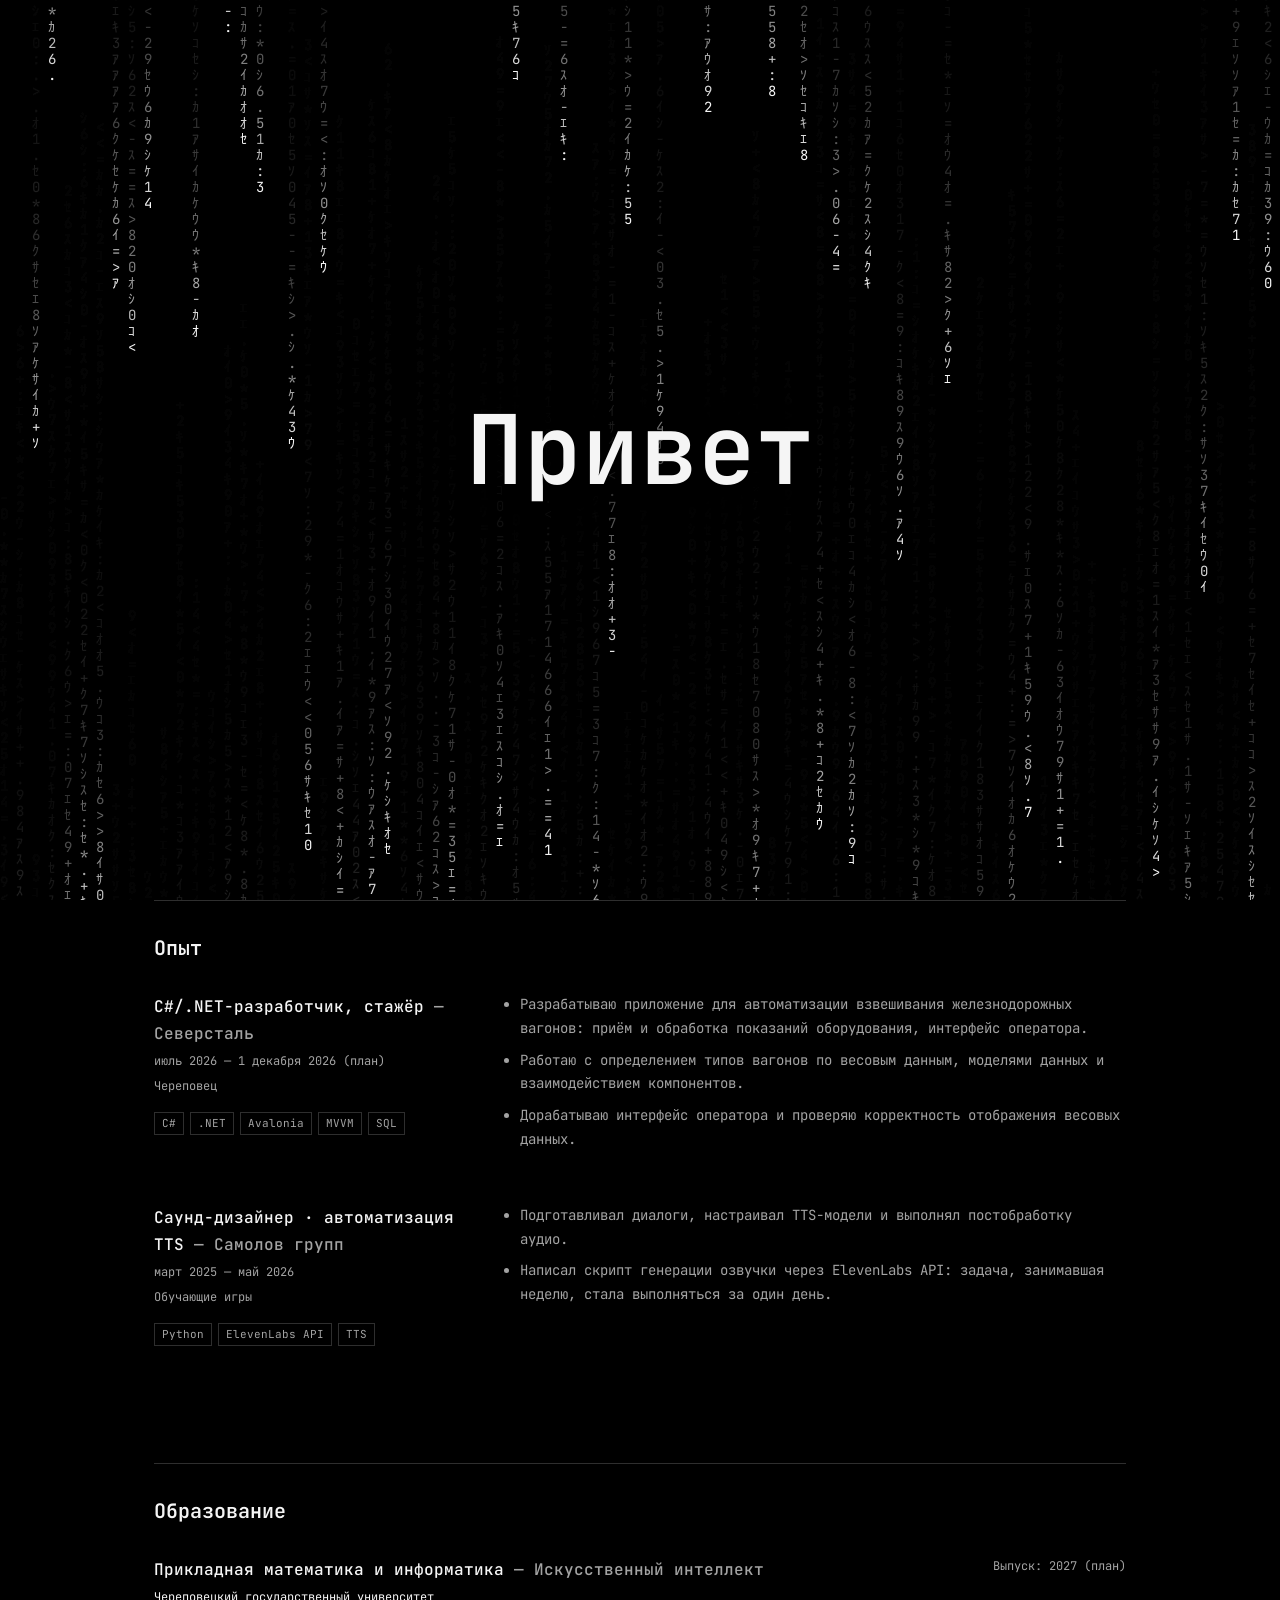
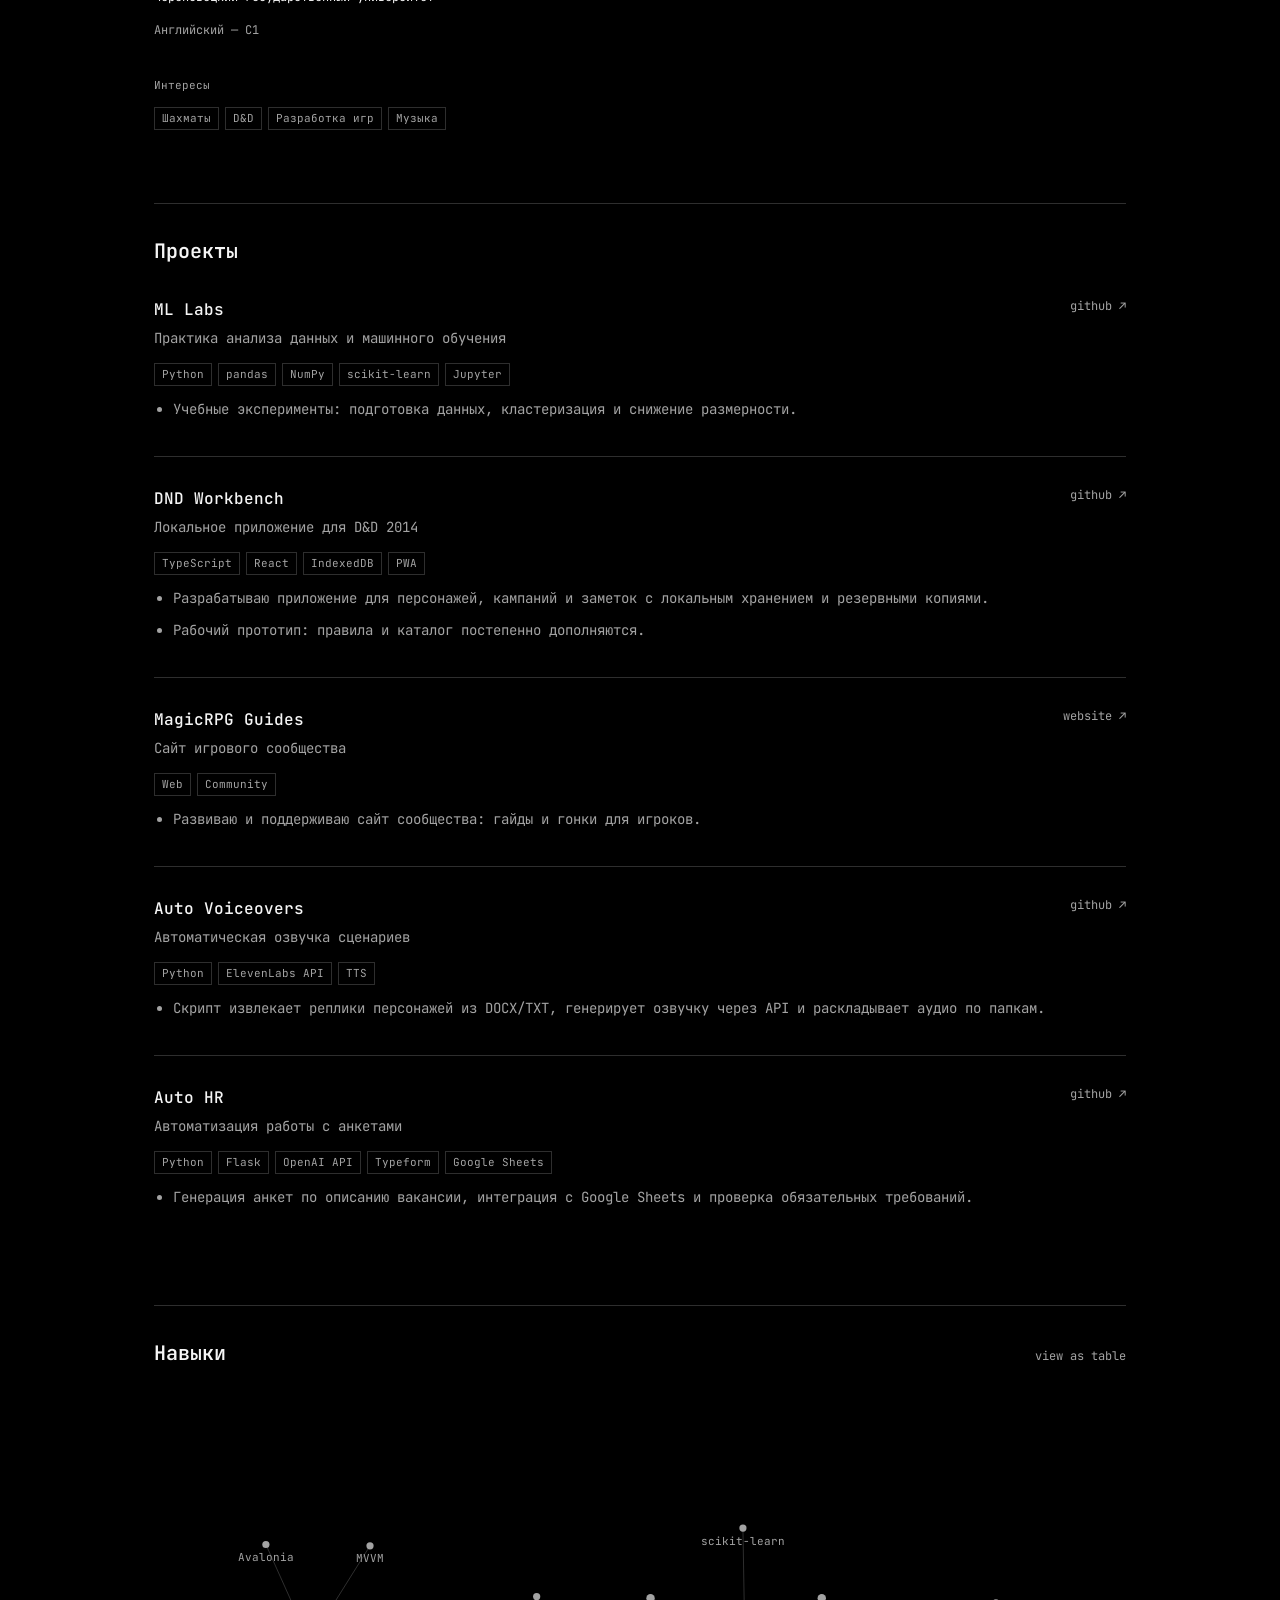
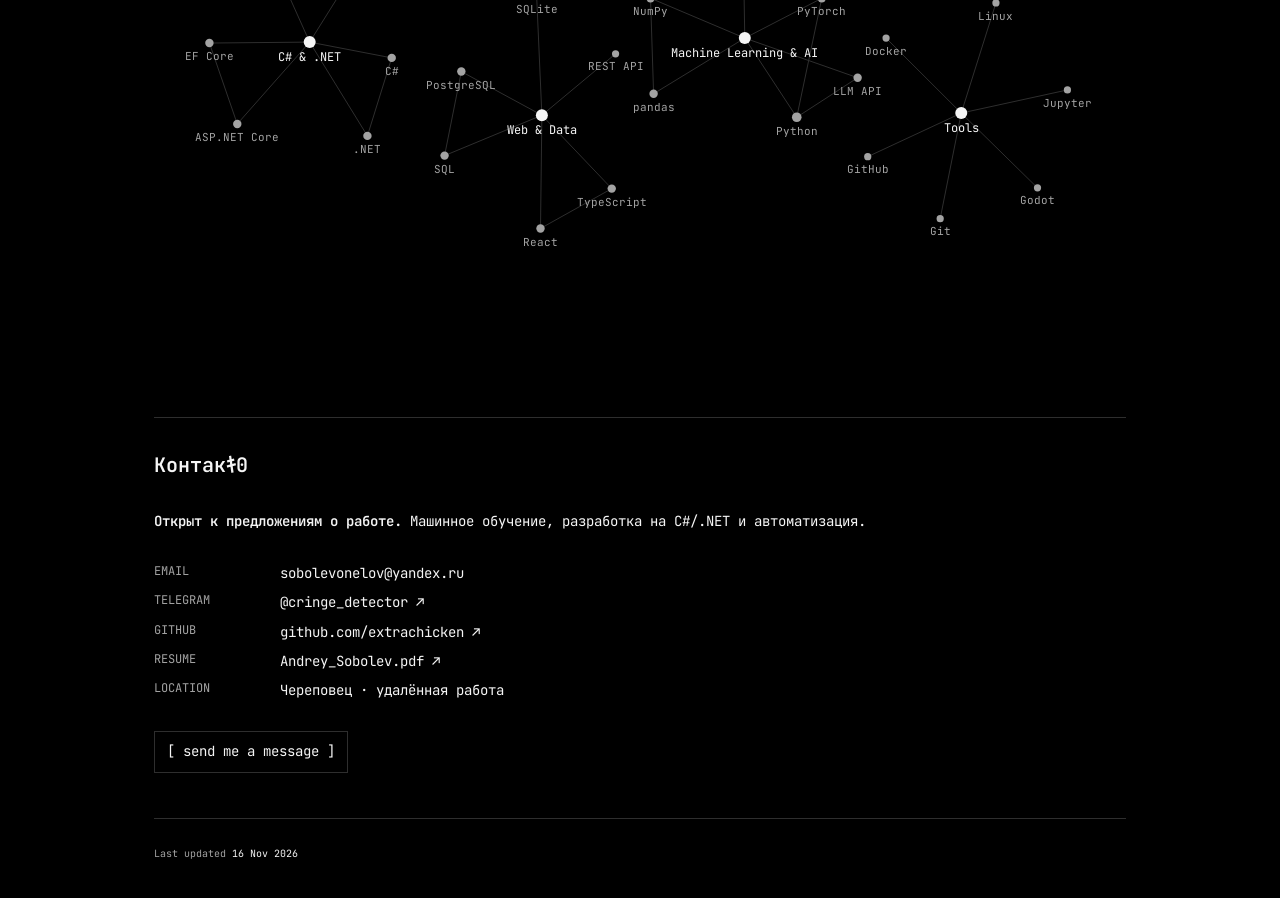
==== commit 297daf83: "Give skill groups space and remove design reference mentions" ====
--- a/index.html
+++ b/index.html
@@ -22,7 +22,7 @@
 <section class="content-section reveal" id="projects"><h2>Проекты</h2><article class="project"><h3>ML Labs <a href="https://github.com/extrachicken/ML-labs" target="_blank" rel="noreferrer">github ↗</a></h3><p>Практика анализа данных и машинного обучения</p><div class="tags"><span class="tag">Python</span><span class="tag">pandas</span><span class="tag">NumPy</span><span class="tag">scikit-learn</span><span class="tag">Jupyter</span></div><ul><li>Учебные эксперименты: подготовка данных, кластеризация и снижение размерности.</li></ul></article><article class="project"><h3>DND Workbench <a href="https://github.com/extrachicken/DND-Workbench" target="_blank" rel="noreferrer">github ↗</a></h3><p>Локальное приложение для D&amp;D 2014</p><div class="tags"><span class="tag">TypeScript</span><span class="tag">React</span><span class="tag">IndexedDB</span><span class="tag">PWA</span></div><ul><li>Разрабатываю приложение для персонажей, кампаний и заметок с локальным хранением и резервными копиями.</li><li>Рабочий прототип: правила и каталог постепенно дополняются.</li></ul></article><article class="project"><h3>MagicRPG Guides <a href="https://lolimagic.com/" target="_blank" rel="noreferrer">website ↗</a></h3><p>Сайт игрового сообщества</p><div class="tags"><span class="tag">Web</span><span class="tag">Community</span></div><ul><li>Развиваю и поддерживаю сайт сообщества: гайды и гонки для игроков.</li></ul></article><article class="project"><h3>Auto Voiceovers <a href="https://github.com/extrachicken/auto-voiceovers" target="_blank" rel="noreferrer">github ↗</a></h3><p>Автоматическая озвучка сценариев</p><div class="tags"><span class="tag">Python</span><span class="tag">ElevenLabs API</span><span class="tag">TTS</span></div><ul><li>Скрипт извлекает реплики персонажей из DOCX/TXT, генерирует озвучку через API и раскладывает аудио по папкам.</li></ul></article><article class="project"><h3>Auto HR <a href="https://github.com/extrachicken/auto-HR" target="_blank" rel="noreferrer">github ↗</a></h3><p>Автоматизация работы с анкетами</p><div class="tags"><span class="tag">Python</span><span class="tag">Flask</span><span class="tag">OpenAI API</span><span class="tag">Typeform</span><span class="tag">Google Sheets</span></div><ul><li>Генерация анкет по описанию вакансии, интеграция с Google Sheets и проверка обязательных требований.</li></ul></article></section>
 <section class="content-section reveal" id="skills"><div class="section-title"><h2>Навыки</h2><button id="skills-toggle" aria-pressed="false">view as table</button></div><div id="skills-body"><div id="skill-graph-wrap"><svg id="skill-graph" aria-label="Интерактивный граф навыков"></svg></div><div id="skill-table" hidden><div><h3>C# &amp; .NET</h3><div class="tags"><span class="tag">C#</span><span class="tag">.NET</span><span class="tag">ASP.NET Core</span><span class="tag">EF Core</span><span class="tag">Avalonia</span><span class="tag">MVVM</span></div></div><div><h3>Web &amp; Data</h3><div class="tags"><span class="tag">TypeScript</span><span class="tag">React</span><span class="tag">SQL</span><span class="tag">PostgreSQL</span><span class="tag">SQLite</span><span class="tag">REST API</span></div></div><div><h3>Machine Learning &amp; AI</h3><div class="tags"><span class="tag">Python</span><span class="tag">pandas</span><span class="tag">NumPy</span><span class="tag">scikit-learn</span><span class="tag">PyTorch</span><span class="tag">LLM API</span></div></div><div><h3>Tools</h3><div class="tags"><span class="tag">Git</span><span class="tag">GitHub</span><span class="tag">Docker</span><span class="tag">Linux</span><span class="tag">Jupyter</span><span class="tag">Godot</span></div></div></div></div></section>
 <section class="content-section reveal" id="contact"><h2>Контакты</h2><p><strong>Открыт к предложениям о работе.</strong> Машинное обучение, разработка на C#/.NET и автоматизация.</p><dl class="contact-list"><div><dt>EMAIL</dt><dd><a href="mailto:sobolevonelov@yandex.ru">sobolevonelov@yandex.ru</a></dd></div><div><dt>TELEGRAM</dt><dd><a href="https://t.me/cringe_detector" target="_blank" rel="noreferrer">@cringe_detector ↗</a></dd></div><div><dt>GITHUB</dt><dd><a href="https://github.com/extrachicken" target="_blank" rel="noreferrer">github.com/extrachicken ↗</a></dd></div><div><dt>RESUME</dt><dd><a href="resume.pdf" target="_blank">Andrey_Sobolev.pdf ↗</a></dd></div><div><dt>LOCATION</dt><dd>Череповец · удалённая работа</dd></div></dl><button class="contact-open contact-cta">[ send me a message ]</button></section>
-<footer><span>Last updated <b>16 Nov 2026</b></span><a href="https://abesh.site/" target="_blank" rel="noreferrer">Design inspired by abesh.site ↗</a></footer>
+<footer><span>Last updated <b>16 Nov 2026</b></span></footer>
 </main>
 <dialog id="contact-dialog" aria-labelledby="contact-title" data-lenis-prevent><div class="window-bar"><button id="close-contact" aria-label="Закрыть">×</button><span id="contact-title">new_message.txt</span></div><div class="window-body"><form id="contact-form"><p>to: <b>Андрей Соболев</b></p><label>Ваше имя<input name="name" required maxlength="100" autocomplete="name"></label><label>Ваш email<input name="email" type="email" required maxlength="254" autocomplete="email"></label><label>Сообщение<textarea name="message" required maxlength="3000" rows="5"></textarea></label><p class="small muted">Откроется готовое письмо в вашем почтовом приложении.</p><button type="submit" class="contact-cta">[ compose email ]</button></form><div id="mail-scene" hidden><div class="mail-machines"><figure><span class="pixel-computer"></span><figcaption>you</figcaption></figure><figure><span class="pixel-computer"></span><figcaption>andrey</figcaption></figure></div><span id="mail-letter">✉</span><div id="mail-log" role="status"></div><a id="mail-draft" class="contact-cta" href="mailto:sobolevonelov@yandex.ru" hidden>[ открыть письмо ещё раз ]</a></div></div></dialog>
 <noscript><style>.intro,.terminal,.scroll-cue,#skills-toggle,#skill-graph-wrap{display:none!important}#skill-table[hidden]{display:grid!important}</style><p class="shell">Для интерактивного терминала нужен JavaScript. Опыт, проекты и контакты доступны ниже.</p></noscript>
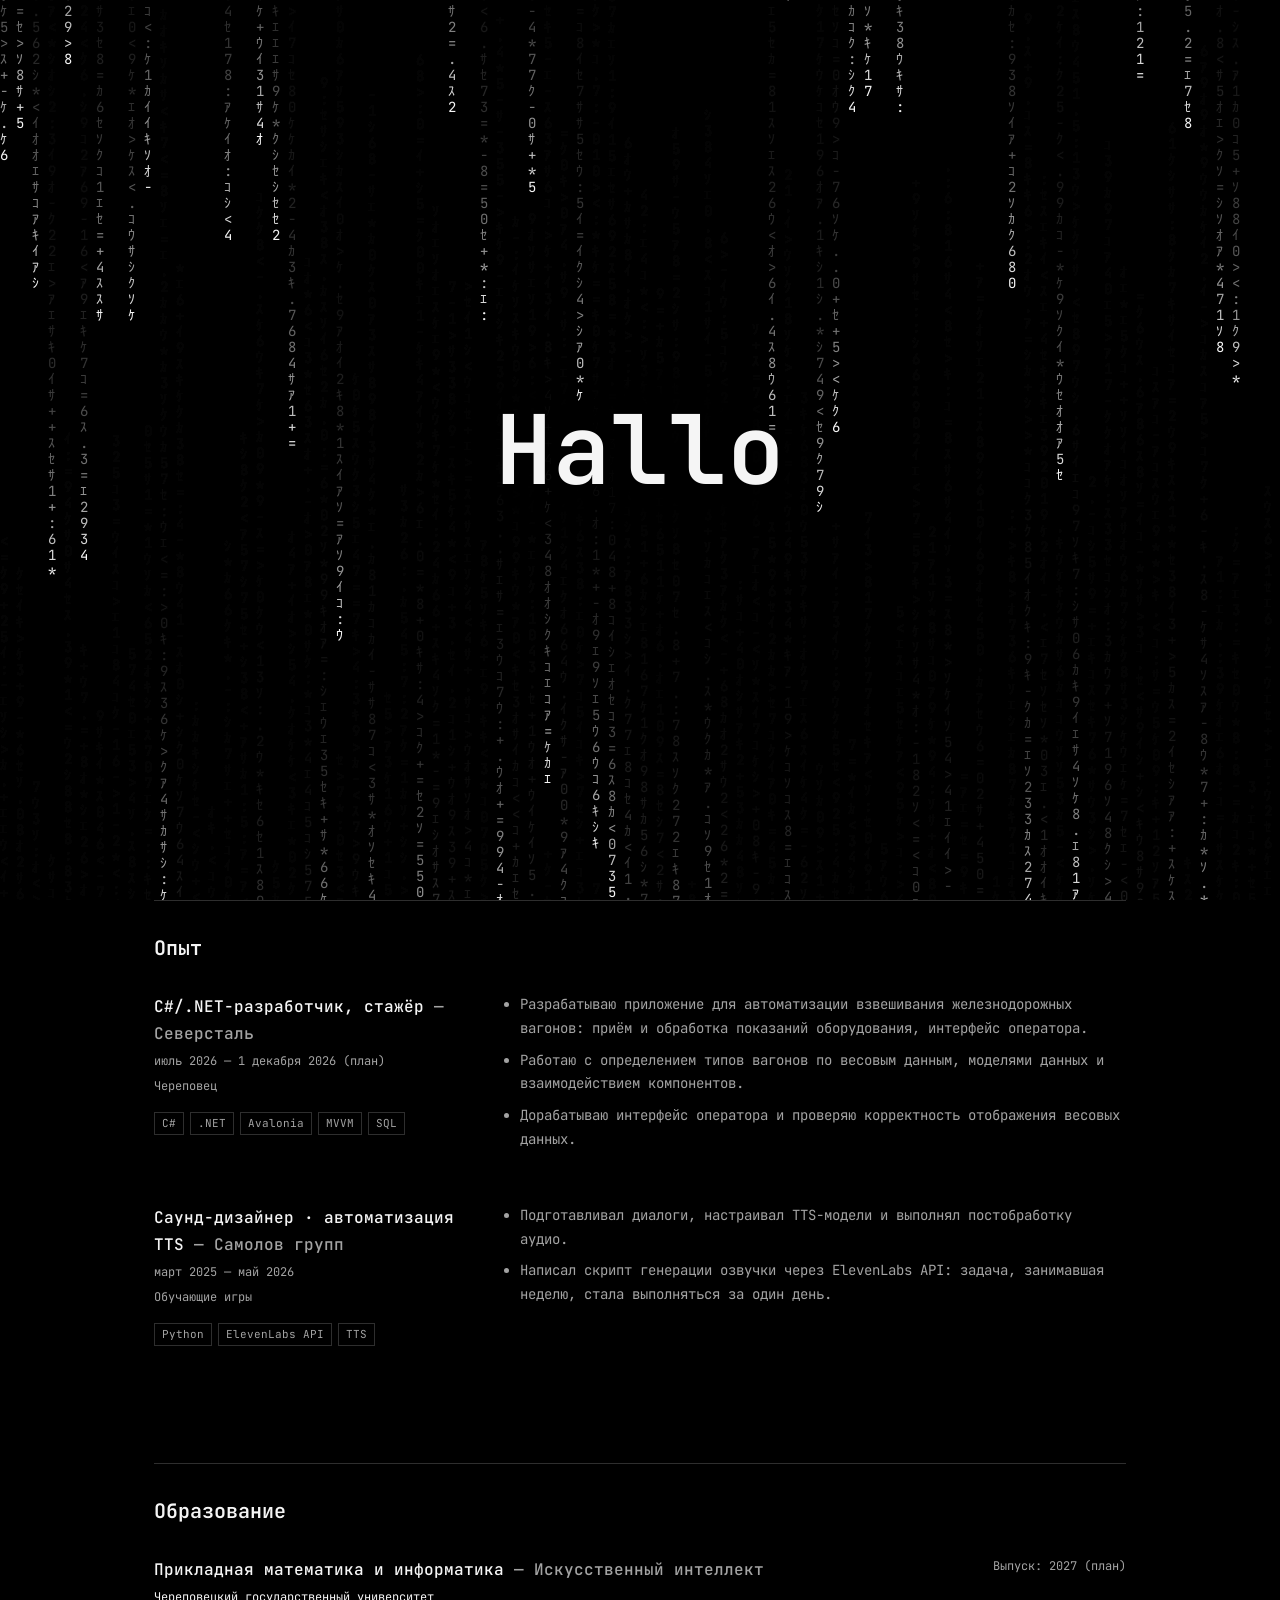
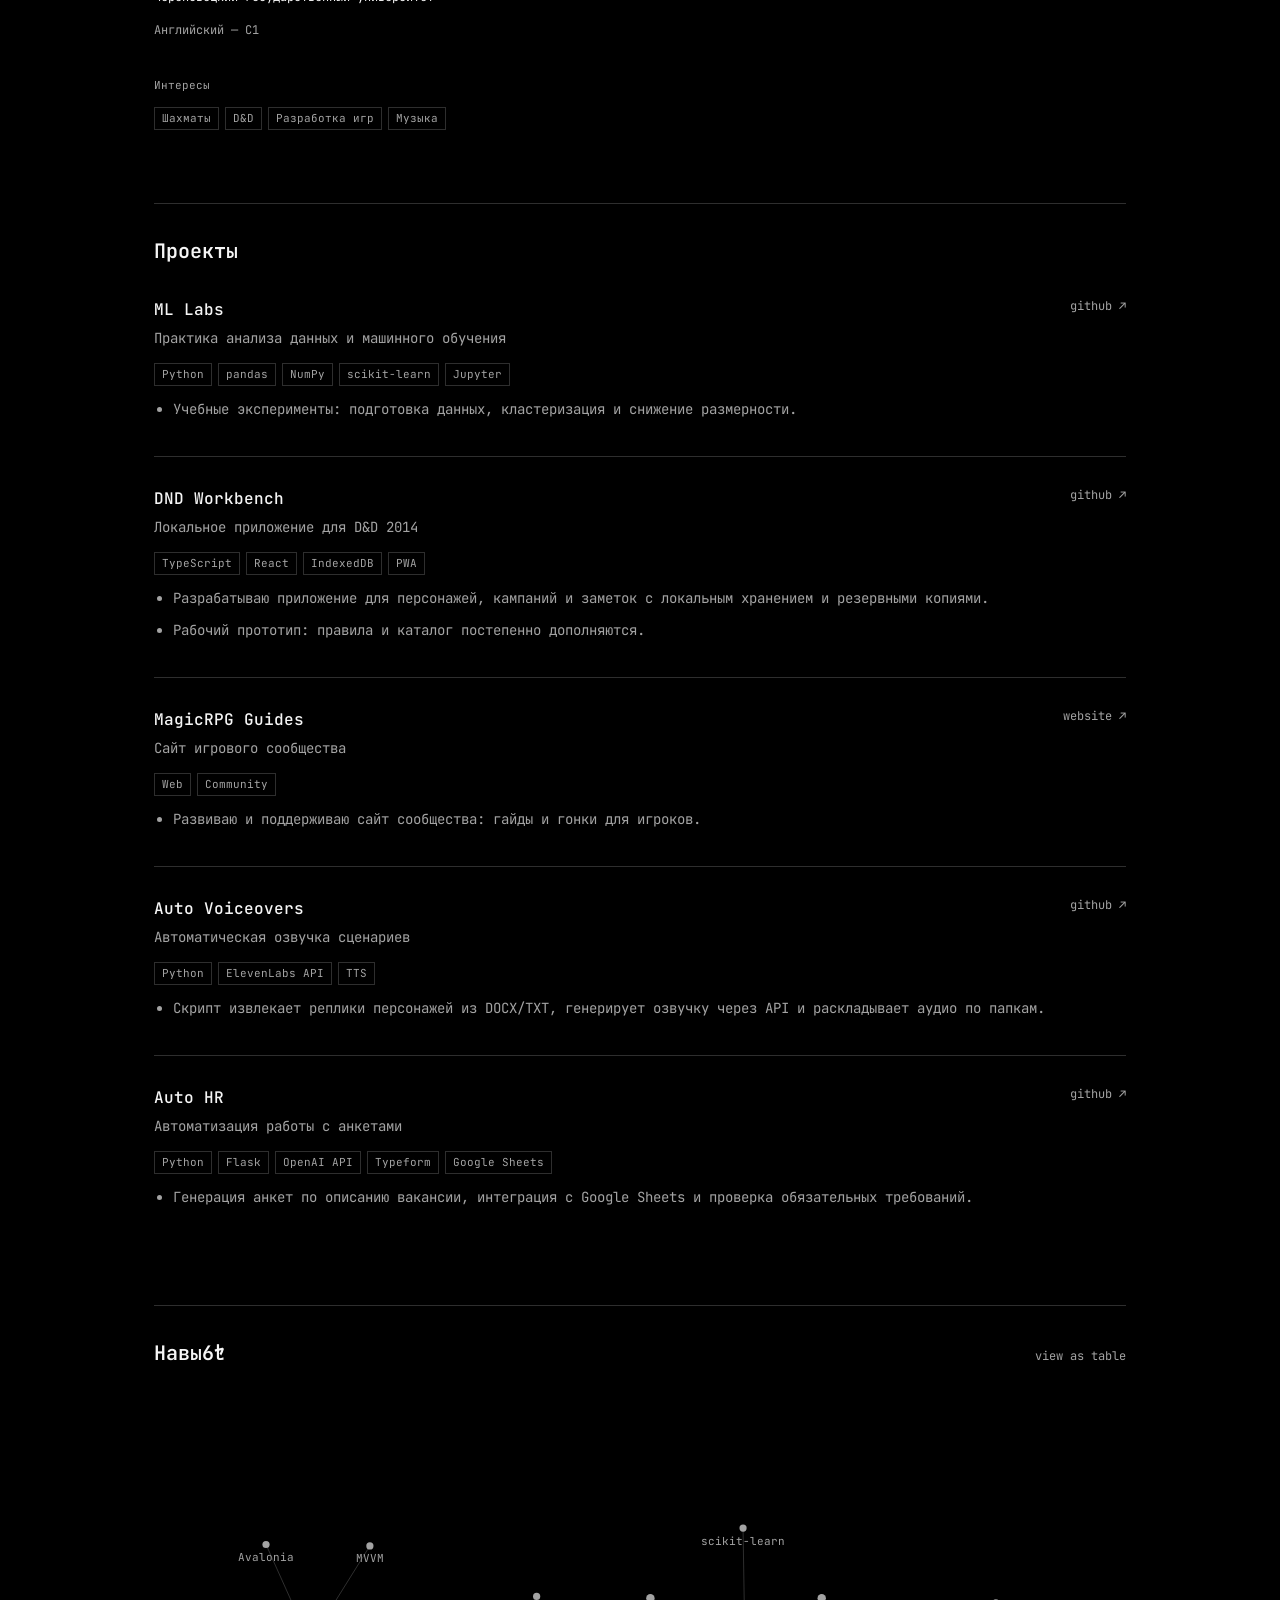
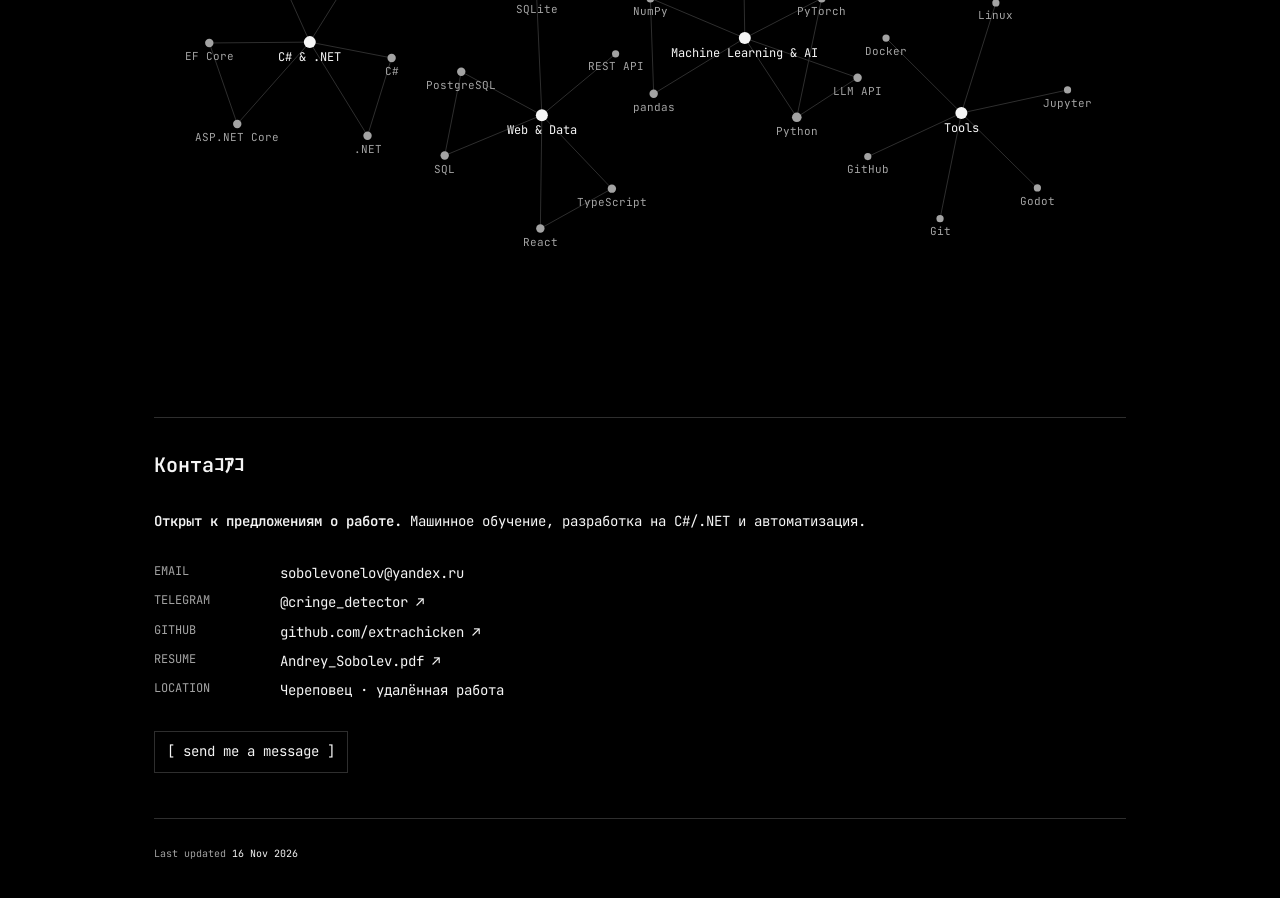
==== commit 223f68cc: "Version browser assets to prevent stale terminal content" ====
--- a/index.html
+++ b/index.html
@@ -6,7 +6,7 @@
 <meta name="description" content="Андрей Соболев: машинное обучение, разработка на C#/.NET и Python, автоматизация. Опыт, проекты и интерактивное резюме.">
 <meta name="theme-color" content="#000000"><meta property="og:title" content="Андрей Соболев — разработчик"><meta property="og:description" content="Machine Learning · C#/.NET · Python. Опыт, проекты и интерактивное резюме."><meta property="og:type" content="website"><meta property="og:url" content="https://extrachicken.github.io/">
 <link rel="canonical" href="https://extrachicken.github.io/"><link rel="icon" href="assets/icon.svg">
-<link rel="stylesheet" href="assets/vendor/lenis.css"><link rel="stylesheet" href="assets/style.css"><script src="assets/theme.js"></script>
+<link rel="stylesheet" href="assets/vendor/lenis.css?v=2f668ae84a66"><link rel="stylesheet" href="assets/style.css?v=0e1152d8f11d"><script src="assets/theme.js?v=06ea177a6511"></script>
 </head>
 <body>
 <a class="skip-link" href="#experience">Перейти к опыту</a>
@@ -26,5 +26,5 @@
 </main>
 <dialog id="contact-dialog" aria-labelledby="contact-title" data-lenis-prevent><div class="window-bar"><button id="close-contact" aria-label="Закрыть">×</button><span id="contact-title">new_message.txt</span></div><div class="window-body"><form id="contact-form"><p>to: <b>Андрей Соболев</b></p><label>Ваше имя<input name="name" required maxlength="100" autocomplete="name"></label><label>Ваш email<input name="email" type="email" required maxlength="254" autocomplete="email"></label><label>Сообщение<textarea name="message" required maxlength="3000" rows="5"></textarea></label><p class="small muted">Откроется готовое письмо в вашем почтовом приложении.</p><button type="submit" class="contact-cta">[ compose email ]</button></form><div id="mail-scene" hidden><div class="mail-machines"><figure><span class="pixel-computer"></span><figcaption>you</figcaption></figure><figure><span class="pixel-computer"></span><figcaption>andrey</figcaption></figure></div><span id="mail-letter">✉</span><div id="mail-log" role="status"></div><a id="mail-draft" class="contact-cta" href="mailto:sobolevonelov@yandex.ru" hidden>[ открыть письмо ещё раз ]</a></div></div></dialog>
 <noscript><style>.intro,.terminal,.scroll-cue,#skills-toggle,#skill-graph-wrap{display:none!important}#skill-table[hidden]{display:grid!important}</style><p class="shell">Для интерактивного терминала нужен JavaScript. Опыт, проекты и контакты доступны ниже.</p></noscript>
-<script src="assets/vendor/lenis.min.js"></script><script src="assets/profile.js"></script><script src="assets/effects.js"></script><script src="assets/terminal.js"></script><script src="assets/skills.js"></script><script src="assets/app.js"></script>
+<script src="assets/vendor/lenis.min.js?v=80f53e77f1c1"></script><script src="assets/profile.js?v=ddf6049e7f47"></script><script src="assets/effects.js?v=dfdac4abb23a"></script><script src="assets/terminal.js?v=c19b254a1606"></script><script src="assets/skills.js?v=bf42b8adee41"></script><script src="assets/app.js?v=2951e8da1c63"></script>
 </body></html>
